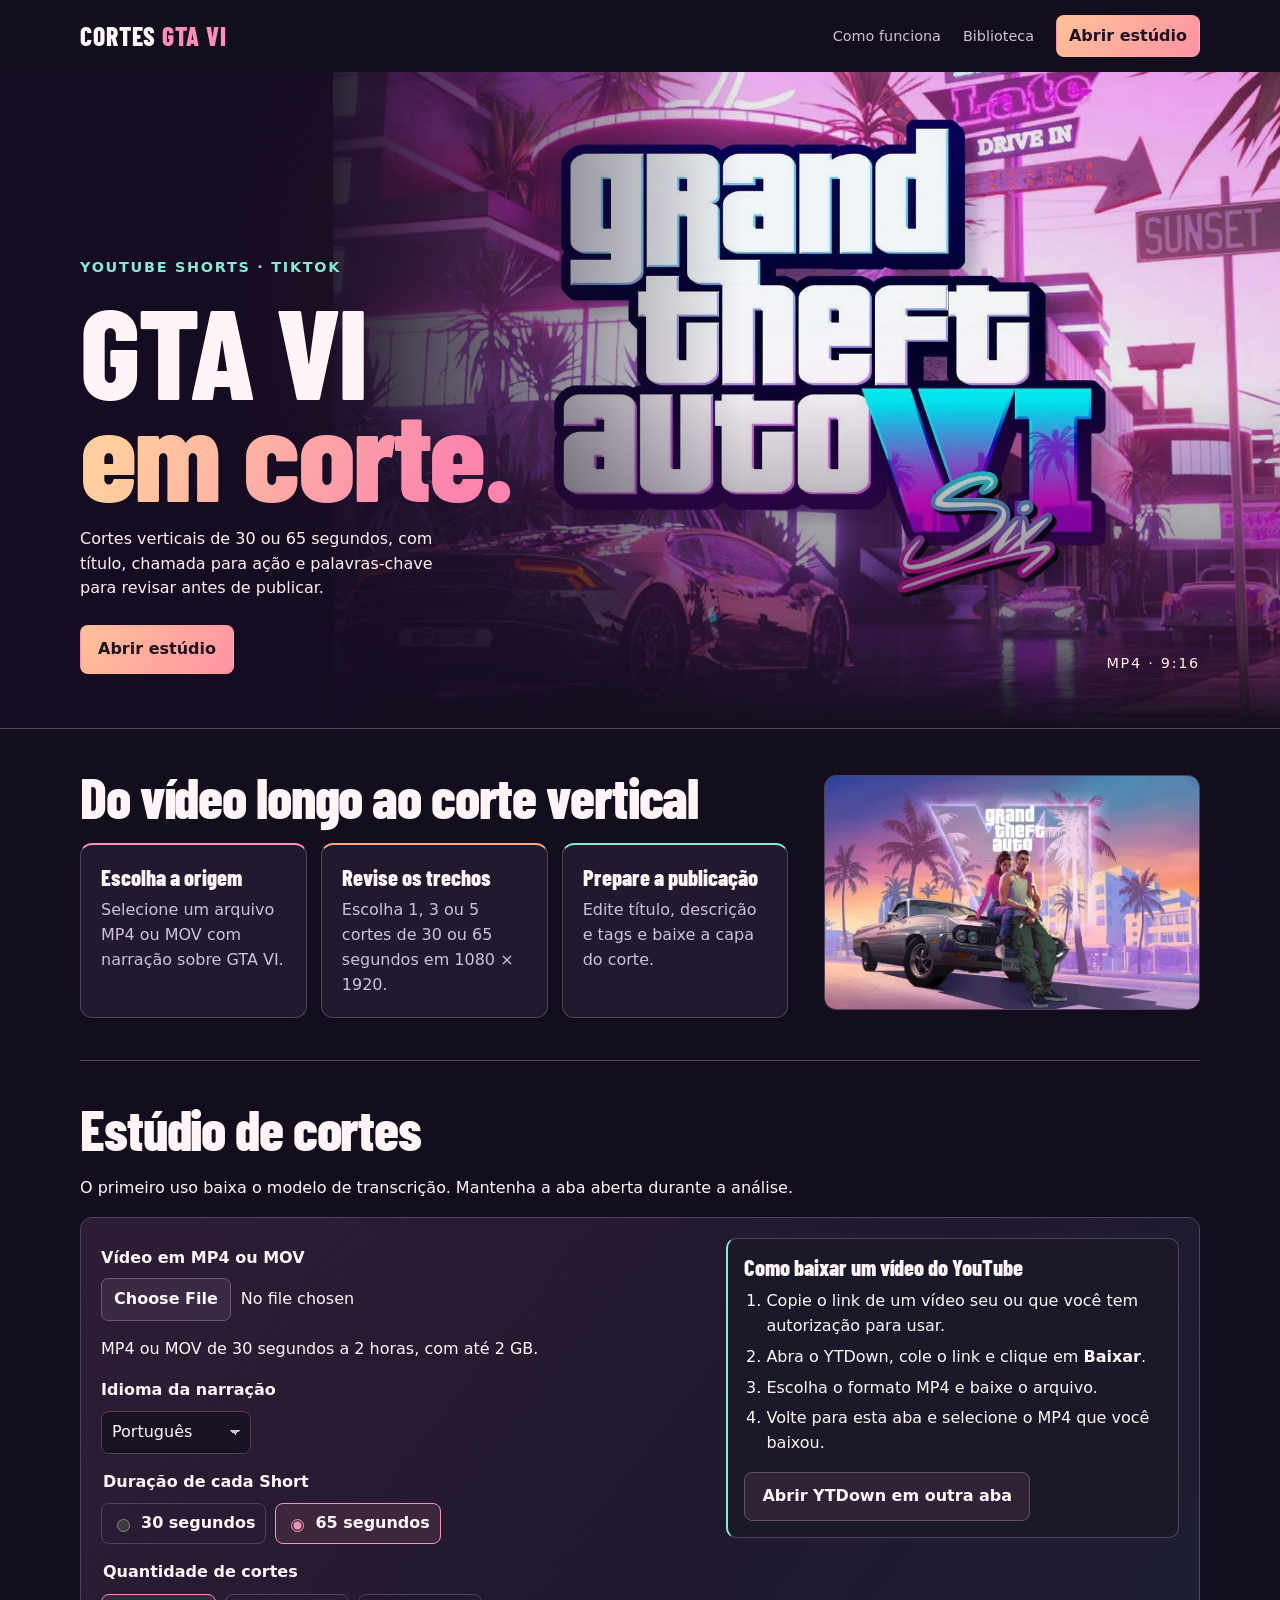
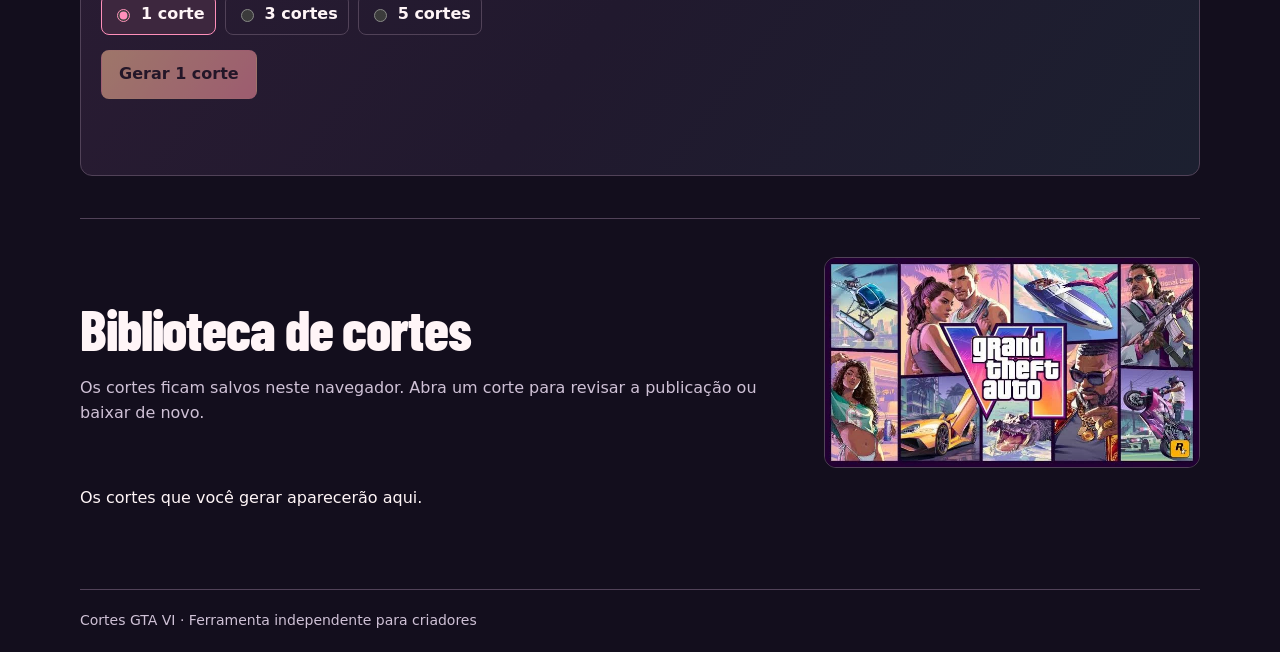
==== index.html @ e39ab7a1 "Use the three supplied GTA VI images throughout the site" ====
<!doctype html>
<html lang="pt-BR">
<head>
<meta charset="utf-8">
<meta name="viewport" content="width=device-width,initial-scale=1">
<meta name="description" content="Cortes verticais de GTA VI para Shorts e TikTok, com texto para publicar.">
<title>Cortes GTA VI — Estúdio de cortes</title>
<link rel="stylesheet" href="style.css">
<script type="module" src="app.js"></script>
</head>
<body>
<header class="wrap top">
<a class="brand" href="./">CORTES <span>GTA VI</span></a>
<nav aria-label="Navegação"><a href="#como-funciona">Como funciona</a><a href="#biblioteca">Biblioteca</a><a class="button small" href="#estudio">Abrir estúdio</a></nav>
</header>
<main>
<section class="hero" aria-labelledby="titulo">
<div class="hero-art" aria-hidden="true">
<img src="assets/vice-city-neon.webp" alt="" width="1920" height="1080" fetchpriority="high">
</div>
<div class="wrap hero-inner">
<div class="hero-content">
<p class="platforms">YouTube Shorts · TikTok</p>
<h1 class="titulo-secao" id="titulo">GTA VI<br><em>em corte.</em></h1>
<p>Cortes verticais de 30 ou 65 segundos, com título, chamada para ação e palavras-chave para revisar antes de publicar.</p>
<a class="button" href="#estudio">Abrir estúdio</a>
</div>
<p class="hero-format">MP4 · 9:16</p>
</div>
</section>
<section class="wrap steps" id="como-funciona">
<div>
<h2 class="titulo-secao">Do vídeo longo ao corte vertical</h2>
<div class="steps-grid">
<div><h3>Escolha a origem</h3><p>Selecione um arquivo MP4 ou MOV com narração sobre GTA VI.</p></div>
<div><h3>Revise os trechos</h3><p>Escolha 1, 3 ou 5 cortes de 30 ou 65 segundos em 1080 × 1920.</p></div>
<div><h3>Prepare a publicação</h3><p>Edite título, descrição e tags e baixe a capa do corte.</p></div>
</div>
</div>
<img class="arte-secao" src="assets/vice-city-personagens.webp" alt="" width="419" height="261" loading="lazy" decoding="async">
</section>
<section class="wrap studio" id="estudio">
<h2 class="titulo-secao">Estúdio de cortes</h2>
<p id="estado" role="status">O primeiro uso baixa o modelo de transcrição. Mantenha a aba aberta durante a análise.</p>
<div class="pane entrada-painel" id="editor-previa">
<div class="entrada-grid">
<div>
<label for="entrada">Vídeo em MP4 ou MOV</label>
<input id="entrada" type="file" accept=".mp4,.mov,video/mp4,video/quicktime">
<p id="arquivo" role="status">MP4 ou MOV de 30 segundos a 2 horas, com até 2 GB.</p>
<p id="video-carregado" role="status" hidden></p>
<label for="idioma-local">Idioma da narração</label>
<select id="idioma-local"><option value="pt">Português</option><option value="en">Inglês</option></select>
<fieldset class="quantidade">
<legend>Duração de cada Short</legend>
<div class="origens">
<label><input type="radio" name="duracao-corte" value="30"> 30 segundos</label>
<label><input type="radio" name="duracao-corte" value="65" checked> 65 segundos</label>
</div>
</fieldset>
<fieldset class="quantidade">
<legend>Quantidade de cortes</legend>
<div class="origens">
<label><input type="radio" name="quantidade" value="1" checked> 1 corte</label>
<label><input type="radio" name="quantidade" value="3"> 3 cortes</label>
<label><input type="radio" name="quantidade" value="5"> 5 cortes</label>
</div>
</fieldset>
<div class="acoes-locais">
<button class="button" id="gerar-local" type="button" disabled>Gerar 1 corte</button>
<button class="button secondary" id="cancelar-local" type="button" hidden>Cancelar</button>
</div>
</div>
<div class="video-origem">
<video id="video" controls playsinline preload="metadata" aria-label="Prévia do vídeo original" hidden></video>
<a class="button secondary" id="baixar-original" download hidden>Baixar vídeo original</a>
<aside class="guia-download" aria-labelledby="titulo-guia-download">
<h3 id="titulo-guia-download">Como baixar um vídeo do YouTube</h3>
<ol>
<li>Copie o link de um vídeo seu ou que você tem autorização para usar.</li>
<li>Abra o YTDown, cole o link e clique em <strong>Baixar</strong>.</li>
<li>Escolha o formato MP4 e baixe o arquivo.</li>
<li>Volte para esta aba e selecione o MP4 que você baixou.</li>
</ol>
<a class="button secondary" href="https://app.ytdown.to/pt32/" target="_blank" rel="noopener noreferrer">Abrir YTDown em outra aba</a>
</aside>
</div>
</div>
<progress id="progresso-local" aria-label="Progresso do estúdio" max="100" value="0" hidden></progress>
<p id="estado-local" role="status" aria-live="polite"></p>
</div>
</section>
<section class="wrap studio" id="biblioteca" aria-labelledby="titulo-biblioteca">
<div class="biblioteca-intro">
<div>
<h2 class="titulo-secao" id="titulo-biblioteca">Biblioteca de cortes</h2>
<p>Os cortes ficam salvos neste navegador. Abra um corte para revisar a publicação ou baixar de novo.</p>
</div>
<img class="arte-secao" src="assets/vice-city-colagem.webp" alt="" width="739" height="415" loading="lazy" decoding="async">
</div>
<p id="estado-biblioteca" role="status">Carregando a biblioteca…</p>
<ul class="lista-cortes" id="lista-cortes"></ul>
<div id="detalhes-corte" class="detalhes-grid" hidden>
<section class="pane">
<h3 id="nome-corte">Prévia</h3>
<p id="info-corte"></p>
<div class="midia-dupla">
<div>
<h4>Vídeo</h4>
<video id="video-corte" controls playsinline preload="metadata" aria-label="Vídeo do corte selecionado"></video>
</div>
<div>
<h4>Capa</h4>
<div class="capa-preview">
<img id="capa-corte" alt="Capa do corte com gancho e chamada para ação" hidden>
<p id="capa-vazia">Gere uma capa com o gancho e a chamada para ação.</p>
</div>
</div>
</div>
<div class="acoes-locais">
<a class="button" id="baixar-local" download="gta-vi-corte.mp4">Baixar MP4</a>
<a class="button secondary" id="baixar-capa" download="gta-vi-capa.jpg" hidden>Baixar capa</a>
<button class="text-button" id="excluir-corte" type="button">Excluir corte</button>
</div>
</section>
<form class="pane" id="publicacao-form">
<h3>Texto para publicar</h3>
<label for="titulo-corte">Título</label>
<input class="campo" id="titulo-corte" maxlength="100" required>
<label for="descricao-corte">Descrição</label>
<textarea id="descricao-corte" rows="4" maxlength="1000" required></textarea>
<label for="tags-corte">Tags</label>
<textarea id="tags-corte" rows="2" maxlength="400" required aria-describedby="ajuda-tags"></textarea>
<p class="campo-ajuda" id="ajuda-tags">Separe 5 ou mais tags por vírgula.</p>
<fieldset class="capa-campos">
<legend>Texto da capa</legend>
<label for="hook-corte">Gancho</label>
<input class="campo" id="hook-corte" maxlength="80" required>
<label for="cta-corte">Chamada para ação</label>
<input class="campo" id="cta-corte" maxlength="48" required>
</fieldset>
<div class="acoes-locais">
<button class="button" id="salvar-texto" type="submit">Salvar texto</button>
<button class="button secondary" id="copiar-texto" type="button">Copiar publicação</button>
<button class="button secondary" id="refazer-capa" type="button">Atualizar capa</button>
<button class="button secondary" id="usar-quadro" type="button" aria-describedby="ajuda-quadro">Usar quadro atual</button>
</div>
<p class="campo-ajuda quadro-ajuda" id="ajuda-quadro">Pause a prévia na cena que você quer usar na capa.</p>
<p id="estado-publicacao" role="status"></p>
</form>
</div>
</section>

</main>
<footer class="wrap foot">Cortes GTA VI · Ferramenta independente para criadores</footer>
</body>
</html>
---- style.css ----
@font-face {
  font-family: "Barlow Condensed";
  src: url("assets/barlow-condensed-extrabold.ttf") format("truetype");
  font-weight: 800;
  font-display: swap;
}

:root {
  color-scheme: dark;
  background: #130e1d;
  color: #fff5f7;
  font: 16px/1.55 system-ui, sans-serif;
  --muted: #cfc1d6;
  --hot: #ffa989;
  --pink: #ff8fba;
  --aqua: #88e9d6;
  --edge: #514258;
  --panel: #21192e;
  --surface: #191223;
  --display: "Barlow Condensed", "Arial Narrow", system-ui, sans-serif;
}
* { box-sizing: border-box; }
body { margin: 0; }
.wrap { width: min(1120px, calc(100% - 40px)); margin-inline: auto; }
.top { display: flex; min-height: 72px; justify-content: space-between; align-items: center; gap: 16px; padding: 12px 0; }
a { color: inherit; }
.brand { font: 800 1.6rem/.95 var(--display); letter-spacing: .035em; text-decoration: none; white-space: nowrap; }
.brand span { color: var(--pink); }
nav { display: flex; align-items: center; gap: 22px; }
nav a { font-size: .9rem; }
nav a:not(.button) { text-decoration: none; color: var(--muted); }
nav a:hover:not(.button) { color: var(--aqua); }
.button {
  display: inline-block;
  padding: 11px 17px;
  background: linear-gradient(125deg, #ffc198, #ff93a4);
  color: #211321;
  border: 1px solid transparent;
  border-radius: 8px;
  font: inherit;
  font-weight: 750;
  text-decoration: none;
  cursor: pointer;
}
.button:not(:disabled):hover { filter: brightness(1.08); }
.small { padding: 8px 12px; }
.secondary { background: #302338; color: #fff5f7; border-color: #66506a; }
:where(a, button, input, select, textarea):focus-visible {
  outline: 2px solid var(--aqua);
  outline-offset: 3px;
}
.titulo-secao {
  font-family: var(--display);
  font-weight: 800;
  letter-spacing: -.02em;
}
h2.titulo-secao { font-size: clamp(2rem, 4.8vw, 3.5rem); line-height: 1.08; margin: 0 0 16px; }
h3 { font: 800 1.4rem/1.1 var(--display); margin: 0 0 6px; }
label { display: block; margin: 8px 0; font-weight: 650; }
input, textarea, video { width: 100%; max-width: 100%; }
input, textarea { font: inherit; color: inherit; }
textarea { background: var(--surface); border: 1px solid var(--edge); padding: 10px; border-radius: 8px; margin-bottom: 10px; }
video { max-height: 320px; }
[hidden] { display: none !important; }
fieldset { border: 0; margin: 0 0 18px; padding: 0; min-width: 0; }
legend { font-weight: 750; margin-bottom: 9px; }
.origens { display: flex; gap: 9px; flex-wrap: wrap; }
.origens label { display: flex; gap: 8px; align-items: center; border: 1px solid var(--edge); border-radius: 8px; padding: 7px 10px; margin: 0; cursor: pointer; }
.origens input { width: auto; accent-color: var(--pink); }
.origens label:has(input:checked) { border-color: var(--pink); background: #3d273e; }

.hero {
  position: relative;
  isolation: isolate;
  display: grid;
  align-items: end;
  min-height: clamp(550px, 73svh, 715px);
  overflow: hidden;
  background: radial-gradient(ellipse at 73% 38%, #9e526e, transparent 70%), #201525;
  border-bottom: 1px solid var(--edge);
}
.hero-art, .hero::after { position: absolute; inset: 0; pointer-events: none; }
.hero-art { z-index: -2; left: 26%; overflow: hidden; }
.hero-art img {
  display: block;
  width: 100%;
  height: 100%;
  object-fit: cover;
  object-position: center;
  transform: translate(var(--art-x, 0), var(--art-y, 0)) scale(1.035);
  transition: transform 500ms cubic-bezier(.2,.65,.35,1);
}
.hero::after {
  content: "";
  z-index: -1;
  background: linear-gradient(90deg, #160c21 16%, #160c21e8 26%, #160c2199 38%, #160c2108 58%),
              linear-gradient(0deg, #130e1d 0%, #130e1d8c 14%, transparent 53%);
}
.hero-inner { display: grid; align-items: end; grid-template-columns: minmax(0, 1fr) auto; gap: 16px; padding: 64px 0 54px; }
.hero-content { max-width: 510px; animation: intro 550ms ease-out both; }
.platforms { margin: 0 0 20px; color: var(--aqua); font-size: .9rem; font-weight: 750; letter-spacing: .12em; text-transform: uppercase; }
.hero .titulo-secao { margin: 0; font-size: clamp(5rem, 10vw, 9.5rem); line-height: .80; }
.hero em { font-style: normal; color: #ffa599; }
@supports (background-clip: text) {
  .hero em { background: linear-gradient(110deg, #ffce9e 12%, #fa84ae 86%); background-clip: text; color: transparent; }
}
.hero-content p:not(.platforms) { max-width: 360px; margin: 24px 0; color: #fff0f4; }
.hero-format { margin: 0; color: #fff1e8; font-size: .9rem; letter-spacing: .12em; }
.steps, .studio { border-top: 1px solid var(--edge); padding: 38px 0 42px; scroll-margin-top: 14px; }
.steps, .biblioteca-intro {
  display: grid;
  grid-template-columns: minmax(0, 1fr) minmax(0, .53fr);
  align-items: center;
  gap: clamp(18px, 3vw, 36px);
}
.steps { border-top: 0; }
.biblioteca-intro { margin-bottom: 18px; }
.biblioteca-intro p { margin: 0; color: var(--muted); }
.arte-secao { display: block; width: 100%; height: auto; border: 1px solid var(--edge); border-radius: 12px; }
.steps-grid { display: grid; grid-template-columns: repeat(3, minmax(0, 1fr)); gap: 14px; }
.pane, .steps-grid > div { padding: 20px; border: 1px solid var(--edge); background: var(--panel); border-radius: 12px; }
.steps-grid > div { border-top: 2px solid var(--pink); }
.steps-grid > div:nth-child(2) { border-top-color: var(--hot); }
.steps-grid > div:nth-child(3) { border-top-color: var(--aqua); }
.steps-grid p { margin: 8px 0 0; color: var(--muted); }
.entrada-painel { background: linear-gradient(128deg, #2d1d35 0%, var(--panel) 54%, #1c2030 100%); }
#entrada::file-selector-button {
  background: #3a2a43;
  color: #fff5f7;
  border: 1px solid #725577;
  border-radius: 7px;
  font: inherit;
  font-weight: 650;
  padding: 8px 12px;
  margin-right: 10px;
  cursor: pointer;
}
.foot { border-top: 1px solid var(--edge); padding: 20px 0; color: var(--muted); font-size: .875rem; }
@keyframes intro {
  from { opacity: 0; transform: translateY(14px); }
  to { opacity: 1; transform: translateY(0); }
}
@media (max-width: 900px) {
  .steps, .biblioteca-intro { grid-template-columns: minmax(0, 1fr); }
  .arte-secao { max-width: 419px; }
}
@media (max-width: 690px) {
  .wrap { width: calc(100% - 32px); }
  .top { min-height: 62px; }
  nav a:not(.button) { display: none; }
  .hero { min-height: 0; background: #130e1d; }
  .hero-art, .hero::after { inset: 0 0 auto; aspect-ratio: 16 / 9; }
  .hero-art img { transform: none; }
  .hero::after { background: linear-gradient(0deg, #130e1d, transparent 28%); }
  .hero-inner { grid-template-columns: minmax(0, 1fr); gap: 16px; padding: calc(56.25vw - 10px) 0 28px; }
  .hero .titulo-secao { font-size: clamp(4.1rem, 17vw, 6.75rem); }
  .hero-content p:not(.platforms) { margin: 17px 0 21px; }
  .steps-grid { grid-template-columns: minmax(0, 1fr); }
}
@media (prefers-reduced-motion: reduce) {
  .hero-art img, .hero-content { animation: none; transition: none; transform: none; }
}
.acoes-locais { display: flex; align-items: center; flex-wrap: wrap; gap: 10px; margin-top: 15px; }
.button:disabled { opacity: .55; cursor: default; }
#progresso-local { display: block; width: 100%; margin-top: 14px; accent-color: var(--hot); }
#estado-local { min-height: 1.5em; }
#idioma-local {
  appearance: none; max-width: 100%; min-width: 150px; padding: 8px 32px 8px 10px;
  border-radius: 8px; border: 1px solid var(--edge); color: inherit; font: inherit;
  background: linear-gradient(45deg, transparent 50%, var(--muted) 50%) right 15px center/5px 5px no-repeat,
              linear-gradient(135deg, var(--muted) 50%, transparent 50%) right 10px center/5px 5px no-repeat, var(--surface);
}
#idioma-local:focus-visible { outline: 2px solid #ffcdb2; outline-offset: 4px; }
.quantidade { margin: 16px 0 0; }
.quadro-ajuda { margin-top: 10px; color: var(--muted); }

.entrada-grid {
  display: grid;
  grid-template-columns: minmax(0, 1fr) minmax(0, .75fr);
  align-items: start;
  gap: 22px;
}
.video-origem video { display: block; border-radius: 10px; background: #100d18; }
#baixar-original { margin-top: 10px; }
.guia-download { padding: 16px; border: 1px solid var(--edge); border-left: 2px solid var(--aqua); border-radius: 10px; background: #1a1929; }
.guia-download ol { padding-left: 22px; margin: 10px 0 16px; }
.guia-download li + li { margin-top: 6px; }
#baixar-original:not([hidden]) + .guia-download { margin-top: 16px; }
.campo {
  width: 100%;
  padding: 10px 12px;
  border: 1px solid var(--edge);
  border-radius: 8px;
  background: var(--surface);
}
.lista-cortes {
  list-style: none;
  display: grid;
  grid-template-columns: repeat(auto-fill, minmax(min(100%, 220px), 1fr));
  gap: 10px;
  padding: 0;
  margin: 14px 0 20px;
}
.lista-cortes button {
  display: grid;
  gap: 5px;
  width: 100%;
  height: 100%;
  border-radius: 10px;
  border: 1px solid var(--edge);
  background: var(--panel);
  color: inherit;
  padding: 12px 14px;
  font: inherit;
  text-align: left;
  cursor: pointer;
}
.lista-cortes strong { white-space: normal; overflow-wrap: anywhere; }
.lista-cortes small { color: var(--muted); font-size: .85rem; }
.lista-cortes button[aria-pressed="true"] { border-color: var(--pink); background: #38273d; }
.detalhes-grid {
  display: grid;
  grid-template-columns: minmax(0, .85fr) minmax(0, 1.15fr);
  gap: 14px;
  align-items: start;
}
.midia-dupla { display: grid; grid-template-columns: repeat(2, minmax(0, 1fr)); gap: 10px; }
.midia-dupla h4 { margin: 0 0 5px; font-size: .9rem; color: var(--muted); }
#video-corte, .capa-preview {
  display: block;
  width: 100%;
  aspect-ratio: 9 / 16;
  max-height: 350px;
  border-radius: 8px;
  background: #110e18;
  border: 1px solid var(--edge);
  object-fit: contain;
}
.capa-preview { display: grid; place-items: center; overflow: hidden; }
.capa-preview img { display: block; width: 100%; height: 100%; object-fit: contain; }
.capa-preview p { padding: 7px; text-align: center; font-size: .85rem; }
.campo-ajuda { margin: 0 0 12px; font-size: .85rem; }
.capa-campos { margin-top: 16px; padding-top: 8px; border-top: 1px solid var(--edge); }
.capa-campos legend { padding-right: 8px; }
.text-button {
  border: 0;
  background: transparent;
  padding: 8px 0;
  color: var(--muted);
  font: inherit;
  cursor: pointer;
  text-decoration: underline;
}
#estado-publicacao, #video-carregado { overflow-wrap: anywhere; }
@media (max-width: 690px) {
  .entrada-grid, .detalhes-grid { grid-template-columns: minmax(0, 1fr); }
}
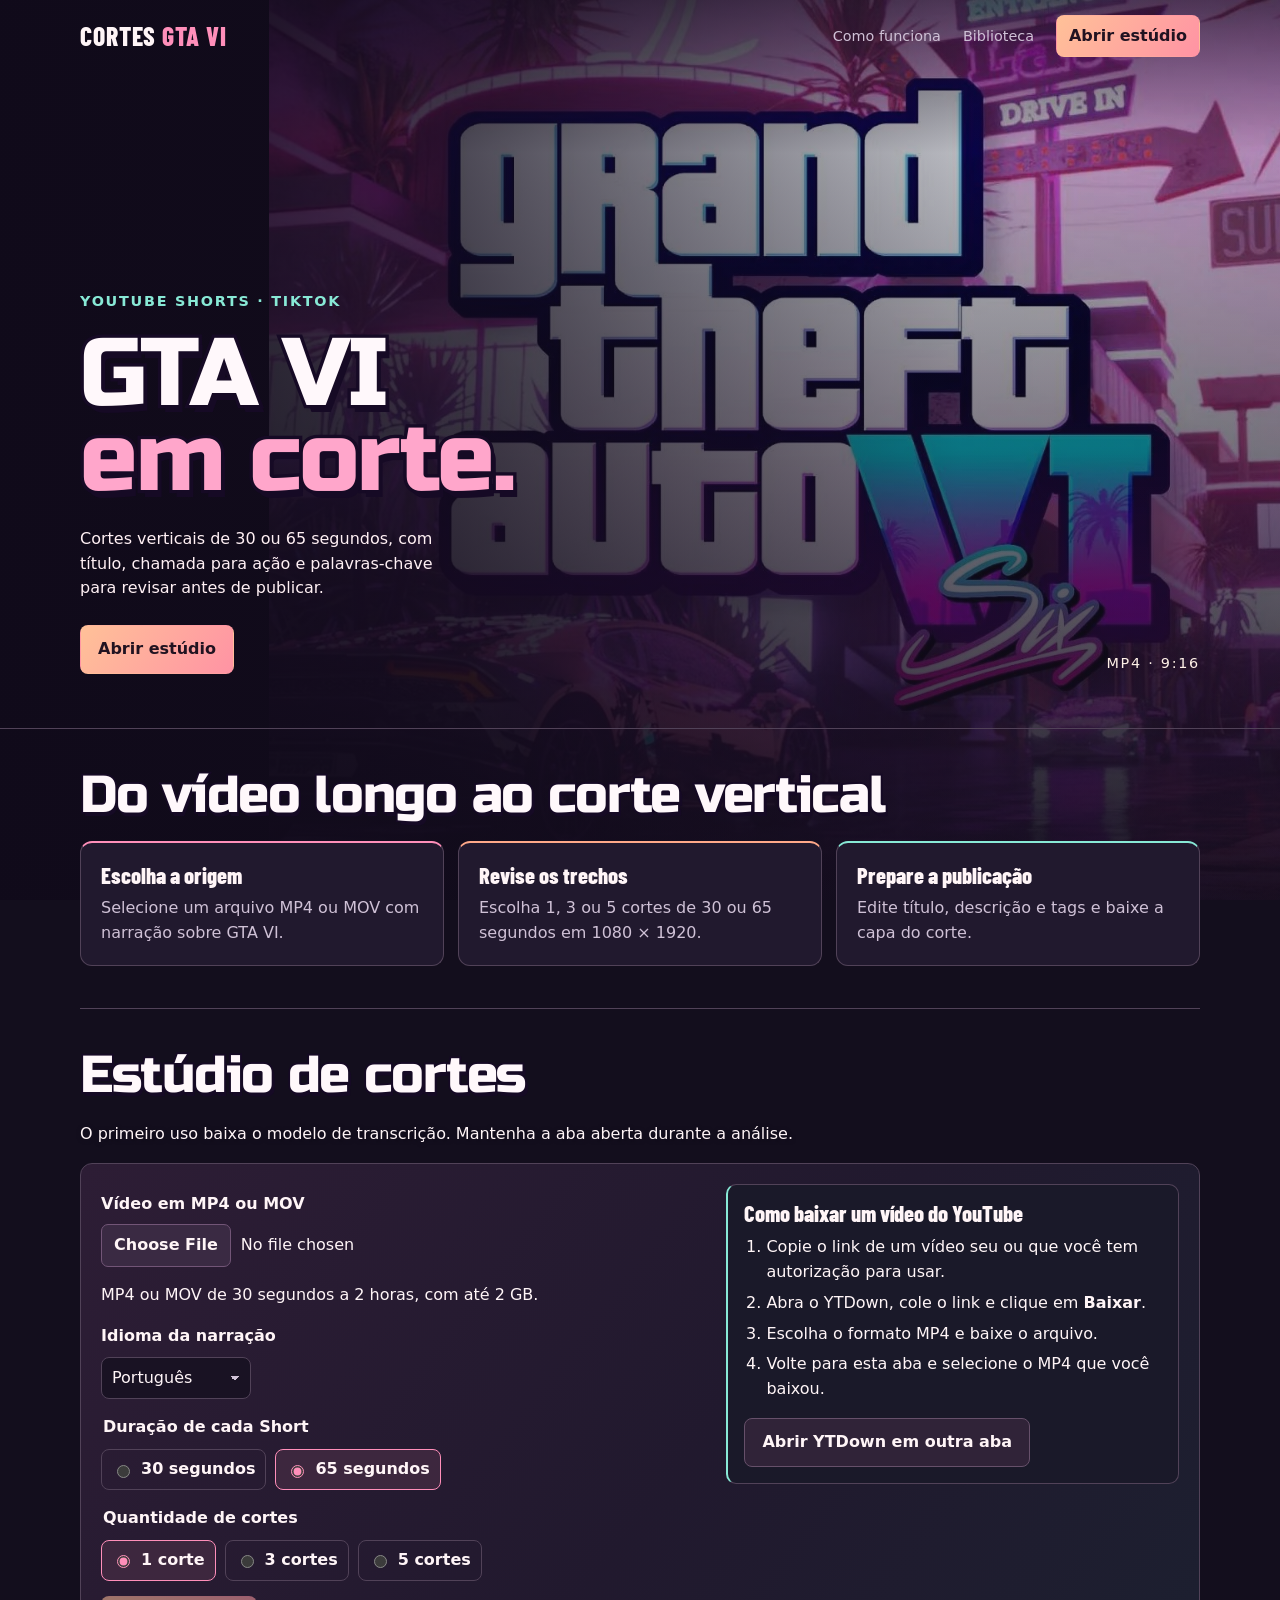
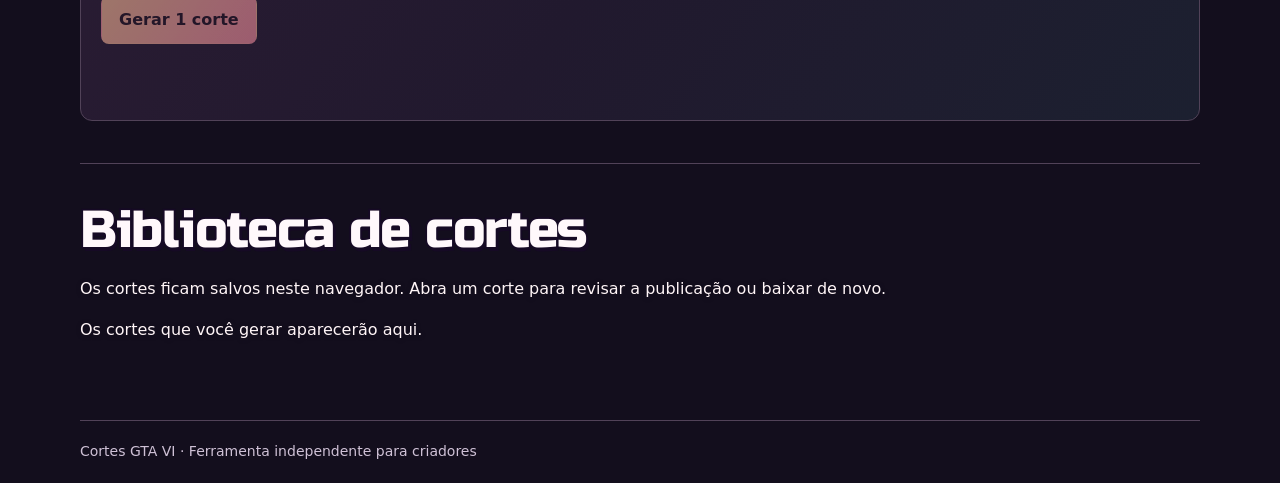
==== commit 48288e64: "Switch Vice City backgrounds on scroll and style main headings" ====
--- a/index.html
+++ b/index.html
@@ -9,15 +9,17 @@
 <script type="module" src="app.js"></script>
 </head>
 <body>
+<div class="fundo-pagina" data-cena="neon" aria-hidden="true">
+<img data-fundo="neon" src="assets/vice-city-neon.webp" alt="" width="1920" height="1080" fetchpriority="high">
+<img data-fundo="personagens" src="assets/vice-city-personagens.webp" alt="" width="419" height="261" decoding="async">
+<img data-fundo="colagem" src="assets/vice-city-colagem.webp" alt="" width="739" height="415" decoding="async">
+</div>
 <header class="wrap top">
 <a class="brand" href="./">CORTES <span>GTA VI</span></a>
 <nav aria-label="Navegação"><a href="#como-funciona">Como funciona</a><a href="#biblioteca">Biblioteca</a><a class="button small" href="#estudio">Abrir estúdio</a></nav>
 </header>
 <main>
 <section class="hero" aria-labelledby="titulo">
-<div class="hero-art" aria-hidden="true">
-<img src="assets/vice-city-neon.webp" alt="" width="1920" height="1080" fetchpriority="high">
-</div>
 <div class="wrap hero-inner">
 <div class="hero-content">
 <p class="platforms">YouTube Shorts · TikTok</p>
@@ -29,15 +31,12 @@
 </div>
 </section>
 <section class="wrap steps" id="como-funciona">
-<div>
 <h2 class="titulo-secao">Do vídeo longo ao corte vertical</h2>
 <div class="steps-grid">
 <div><h3>Escolha a origem</h3><p>Selecione um arquivo MP4 ou MOV com narração sobre GTA VI.</p></div>
 <div><h3>Revise os trechos</h3><p>Escolha 1, 3 ou 5 cortes de 30 ou 65 segundos em 1080 × 1920.</p></div>
 <div><h3>Prepare a publicação</h3><p>Edite título, descrição e tags e baixe a capa do corte.</p></div>
 </div>
-</div>
-<img class="arte-secao" src="assets/vice-city-personagens.webp" alt="" width="419" height="261" loading="lazy" decoding="async">
 </section>
 <section class="wrap studio" id="estudio">
 <h2 class="titulo-secao">Estúdio de cortes</h2>
@@ -91,13 +90,8 @@
 </div>
 </section>
 <section class="wrap studio" id="biblioteca" aria-labelledby="titulo-biblioteca">
-<div class="biblioteca-intro">
-<div>
 <h2 class="titulo-secao" id="titulo-biblioteca">Biblioteca de cortes</h2>
 <p>Os cortes ficam salvos neste navegador. Abra um corte para revisar a publicação ou baixar de novo.</p>
-</div>
-<img class="arte-secao" src="assets/vice-city-colagem.webp" alt="" width="739" height="415" loading="lazy" decoding="async">
-</div>
 <p id="estado-biblioteca" role="status">Carregando a biblioteca…</p>
 <ul class="lista-cortes" id="lista-cortes"></ul>
 <div id="detalhes-corte" class="detalhes-grid" hidden>
--- a/style.css
+++ b/style.css
@@ -2,6 +2,12 @@
   font-family: "Barlow Condensed";
   src: url("assets/barlow-condensed-extrabold.ttf") format("truetype");
   font-weight: 800;
+  font-display: swap;
+}
+@font-face {
+  font-family: "Russo One";
+  src: url("assets/russo-one.ttf") format("truetype");
+  font-weight: 400;
   font-display: swap;
 }
 
@@ -20,7 +26,30 @@
   --display: "Barlow Condensed", "Arial Narrow", system-ui, sans-serif;
 }
 * { box-sizing: border-box; }
-body { margin: 0; }
+body { margin: 0; isolation: isolate; }
+.fundo-pagina {
+  position: fixed;
+  inset: 0;
+  z-index: -1;
+  pointer-events: none;
+  background: #130e1d;
+}
+.fundo-pagina img, .fundo-pagina::after { position: absolute; inset: 0; width: 100%; height: 100%; }
+.fundo-pagina img {
+  object-fit: cover;
+  object-position: center;
+  opacity: 0;
+  transition: opacity 480ms ease;
+}
+.fundo-pagina [data-fundo="neon"] { left: 21%; width: 79%; }
+.fundo-pagina[data-cena="neon"] [data-fundo="neon"],
+.fundo-pagina[data-cena="personagens"] [data-fundo="personagens"],
+.fundo-pagina[data-cena="colagem"] [data-fundo="colagem"] { opacity: 1; }
+.fundo-pagina::after {
+  content: "";
+  background: linear-gradient(90deg, #100a1af5, #100a1ab8 36%, #100a1a3b 75%),
+              linear-gradient(0deg, #130e1df5, #130e1d10 83%, #130e1da8);
+}
 .wrap { width: min(1120px, calc(100% - 40px)); margin-inline: auto; }
 .top { display: flex; min-height: 72px; justify-content: space-between; align-items: center; gap: 16px; padding: 12px 0; }
 a { color: inherit; }
@@ -50,11 +79,15 @@
   outline-offset: 3px;
 }
 .titulo-secao {
-  font-family: var(--display);
-  font-weight: 800;
-  letter-spacing: -.02em;
-}
-h2.titulo-secao { font-size: clamp(2rem, 4.8vw, 3.5rem); line-height: 1.08; margin: 0 0 16px; }
+  font-family: "Russo One", system-ui, sans-serif;
+  font-weight: 400;
+  letter-spacing: -.025em;
+  color: #fff8fb;
+  paint-order: stroke fill;
+  -webkit-text-stroke: .07em #160a25;
+  text-shadow: .045em .07em #160a25;
+}
+h2.titulo-secao { font-size: clamp(1.85rem, 4.8vw, 3.25rem); line-height: 1.12; margin: 0 0 16px; }
 h3 { font: 800 1.4rem/1.1 var(--display); margin: 0 0 6px; }
 label { display: block; margin: 8px 0; font-weight: 650; }
 input, textarea, video { width: 100%; max-width: 100%; }
@@ -70,53 +103,21 @@
 .origens label:has(input:checked) { border-color: var(--pink); background: #3d273e; }
 
 .hero {
-  position: relative;
-  isolation: isolate;
   display: grid;
   align-items: end;
   min-height: clamp(550px, 73svh, 715px);
-  overflow: hidden;
-  background: radial-gradient(ellipse at 73% 38%, #9e526e, transparent 70%), #201525;
   border-bottom: 1px solid var(--edge);
-}
-.hero-art, .hero::after { position: absolute; inset: 0; pointer-events: none; }
-.hero-art { z-index: -2; left: 26%; overflow: hidden; }
-.hero-art img {
-  display: block;
-  width: 100%;
-  height: 100%;
-  object-fit: cover;
-  object-position: center;
-  transform: translate(var(--art-x, 0), var(--art-y, 0)) scale(1.035);
-  transition: transform 500ms cubic-bezier(.2,.65,.35,1);
-}
-.hero::after {
-  content: "";
-  z-index: -1;
-  background: linear-gradient(90deg, #160c21 16%, #160c21e8 26%, #160c2199 38%, #160c2108 58%),
-              linear-gradient(0deg, #130e1d 0%, #130e1d8c 14%, transparent 53%);
 }
 .hero-inner { display: grid; align-items: end; grid-template-columns: minmax(0, 1fr) auto; gap: 16px; padding: 64px 0 54px; }
 .hero-content { max-width: 510px; animation: intro 550ms ease-out both; }
 .platforms { margin: 0 0 20px; color: var(--aqua); font-size: .9rem; font-weight: 750; letter-spacing: .12em; text-transform: uppercase; }
-.hero .titulo-secao { margin: 0; font-size: clamp(5rem, 10vw, 9.5rem); line-height: .80; }
-.hero em { font-style: normal; color: #ffa599; }
-@supports (background-clip: text) {
-  .hero em { background: linear-gradient(110deg, #ffce9e 12%, #fa84ae 86%); background-clip: text; color: transparent; }
-}
+.hero .titulo-secao { margin: 0; font-size: clamp(4.4rem, 7.5vw, 7.25rem); line-height: .89; }
+.hero em { font-style: normal; color: #ffa6cb; }
 .hero-content p:not(.platforms) { max-width: 360px; margin: 24px 0; color: #fff0f4; }
 .hero-format { margin: 0; color: #fff1e8; font-size: .9rem; letter-spacing: .12em; }
 .steps, .studio { border-top: 1px solid var(--edge); padding: 38px 0 42px; scroll-margin-top: 14px; }
-.steps, .biblioteca-intro {
-  display: grid;
-  grid-template-columns: minmax(0, 1fr) minmax(0, .53fr);
-  align-items: center;
-  gap: clamp(18px, 3vw, 36px);
-}
 .steps { border-top: 0; }
-.biblioteca-intro { margin-bottom: 18px; }
-.biblioteca-intro p { margin: 0; color: var(--muted); }
-.arte-secao { display: block; width: 100%; height: auto; border: 1px solid var(--edge); border-radius: 12px; }
+.studio > p { text-shadow: 0 1px 4px #130e1d; }
 .steps-grid { display: grid; grid-template-columns: repeat(3, minmax(0, 1fr)); gap: 14px; }
 .pane, .steps-grid > div { padding: 20px; border: 1px solid var(--edge); background: var(--panel); border-radius: 12px; }
 .steps-grid > div { border-top: 2px solid var(--pink); }
@@ -140,25 +141,24 @@
   from { opacity: 0; transform: translateY(14px); }
   to { opacity: 1; transform: translateY(0); }
 }
-@media (max-width: 900px) {
-  .steps, .biblioteca-intro { grid-template-columns: minmax(0, 1fr); }
-  .arte-secao { max-width: 419px; }
-}
 @media (max-width: 690px) {
   .wrap { width: calc(100% - 32px); }
   .top { min-height: 62px; }
   nav a:not(.button) { display: none; }
-  .hero { min-height: 0; background: #130e1d; }
-  .hero-art, .hero::after { inset: 0 0 auto; aspect-ratio: 16 / 9; }
-  .hero-art img { transform: none; }
-  .hero::after { background: linear-gradient(0deg, #130e1d, transparent 28%); }
+  .hero { min-height: 0; }
+  .fundo-pagina [data-fundo="neon"] { left: 0; width: 100%; object-fit: contain; object-position: center 62px; }
+  .fundo-pagina::after { background: linear-gradient(90deg, #130e1dbf, #130e1d55), linear-gradient(0deg, #130e1d 0%, #130e1dbf 45%, transparent 84%); }
+  .fundo-pagina[data-cena="neon"]::after {
+    background: linear-gradient(0deg, #130e1d 0%, #130e1d 12%, transparent 36%) 0 62px / 100% 56.25vw no-repeat,
+                linear-gradient(#130e1d, #130e1d) 0 0 / 100% 62px no-repeat;
+  }
   .hero-inner { grid-template-columns: minmax(0, 1fr); gap: 16px; padding: calc(56.25vw - 10px) 0 28px; }
-  .hero .titulo-secao { font-size: clamp(4.1rem, 17vw, 6.75rem); }
+  .hero .titulo-secao { font-size: clamp(2.8rem, 13vw, 5.6rem); }
   .hero-content p:not(.platforms) { margin: 17px 0 21px; }
   .steps-grid { grid-template-columns: minmax(0, 1fr); }
 }
 @media (prefers-reduced-motion: reduce) {
-  .hero-art img, .hero-content { animation: none; transition: none; transform: none; }
+  .fundo-pagina img, .hero-content { animation: none; transition: none; }
 }
 .acoes-locais { display: flex; align-items: center; flex-wrap: wrap; gap: 10px; margin-top: 15px; }
 .button:disabled { opacity: .55; cursor: default; }
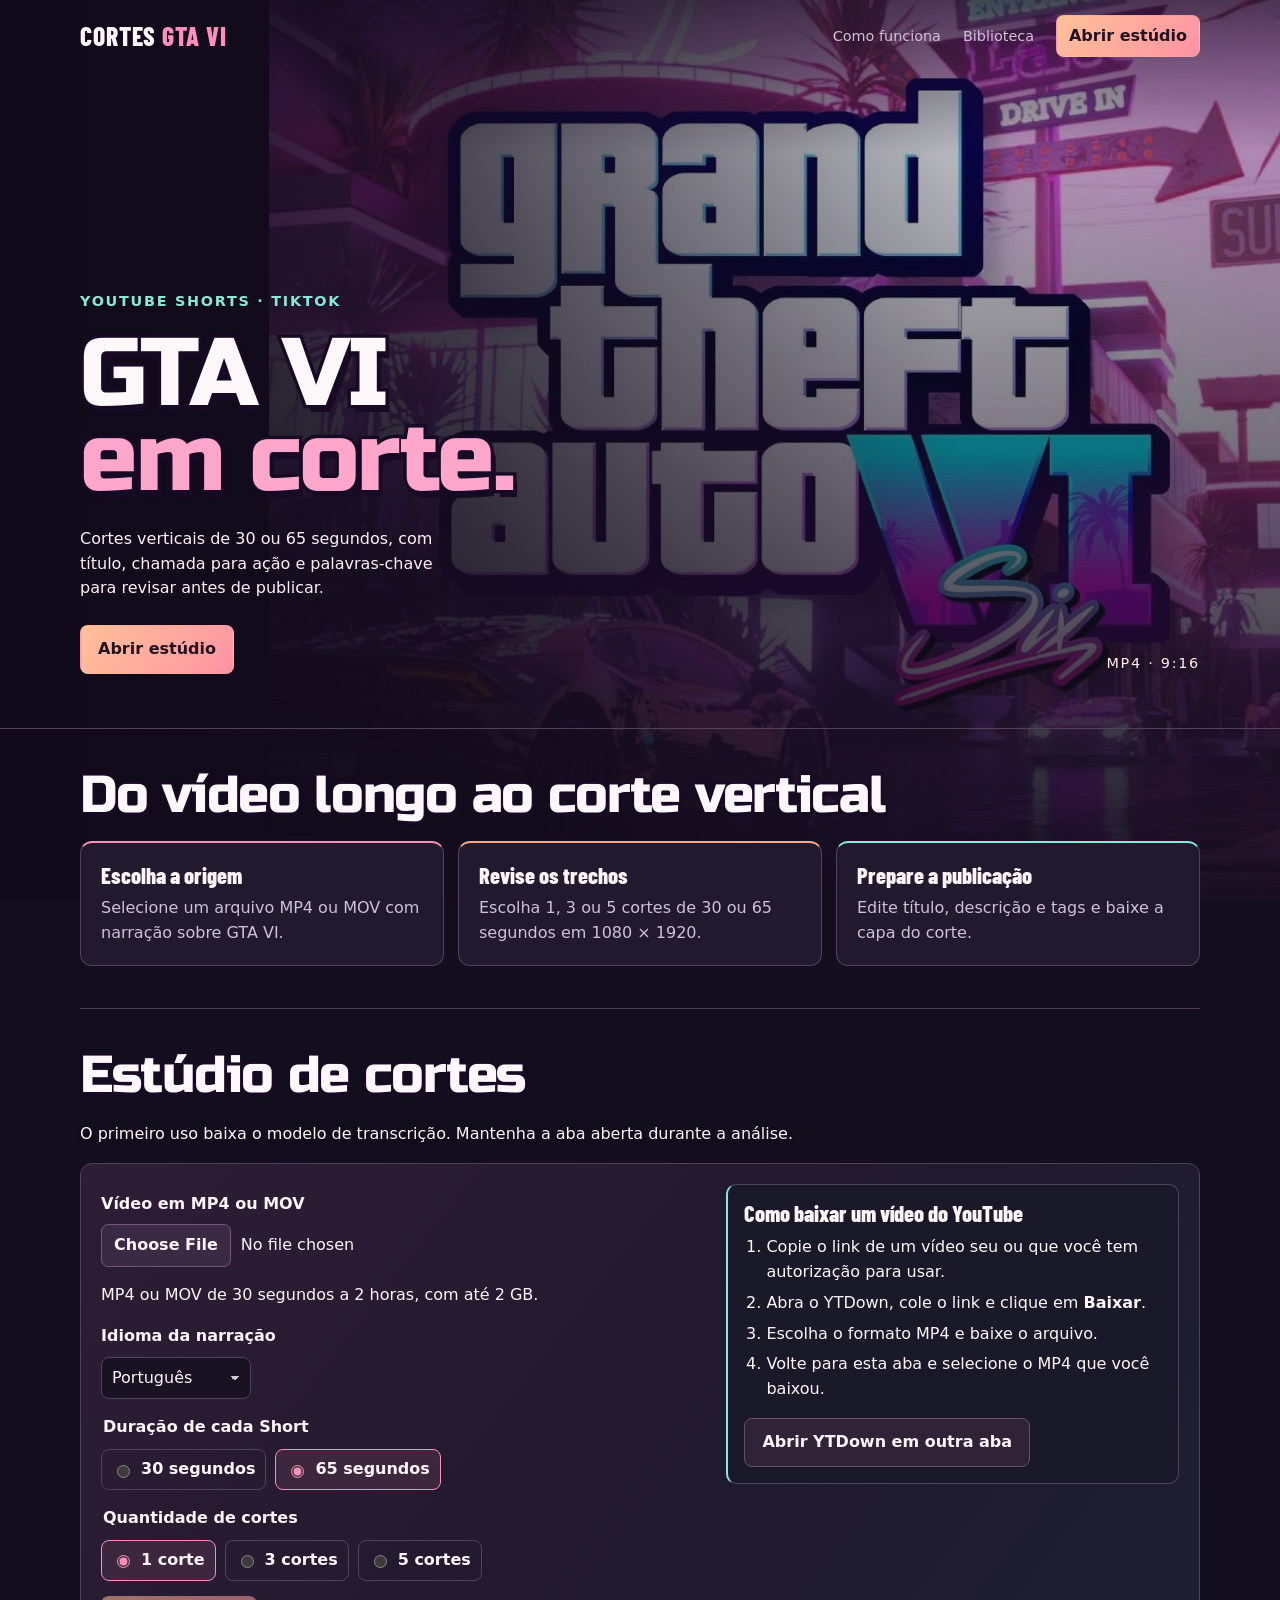
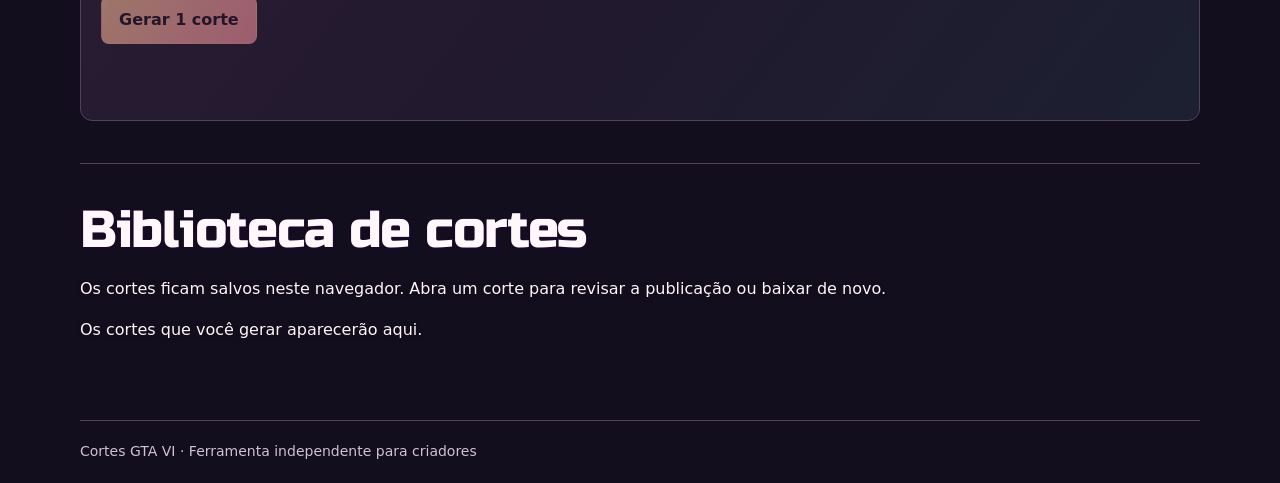
==== commit 1d17b9c0: "Improve fidelity and resolution of the rotating backgrounds" ====
--- a/index.html
+++ b/index.html
@@ -12,7 +12,7 @@
 <div class="fundo-pagina" data-cena="neon" aria-hidden="true">
 <img data-fundo="neon" src="assets/vice-city-neon.webp" alt="" width="1920" height="1080" fetchpriority="high">
 <img data-fundo="personagens" src="assets/vice-city-personagens.webp" alt="" width="419" height="261" decoding="async">
-<img data-fundo="colagem" src="assets/vice-city-colagem.webp" alt="" width="739" height="415" decoding="async">
+<img data-fundo="colagem" src="assets/vice-city-colagem.webp" alt="" width="2560" height="1080" decoding="async">
 </div>
 <header class="wrap top">
 <a class="brand" href="./">CORTES <span>GTA VI</span></a>
--- a/style.css
+++ b/style.css
@@ -147,6 +147,7 @@
   nav a:not(.button) { display: none; }
   .hero { min-height: 0; }
   .fundo-pagina [data-fundo="neon"] { left: 0; width: 100%; object-fit: contain; object-position: center 62px; }
+  .fundo-pagina [data-fundo="personagens"] { object-fit: contain; object-position: center 35%; }
   .fundo-pagina::after { background: linear-gradient(90deg, #130e1dbf, #130e1d55), linear-gradient(0deg, #130e1d 0%, #130e1dbf 45%, transparent 84%); }
   .fundo-pagina[data-cena="neon"]::after {
     background: linear-gradient(0deg, #130e1d 0%, #130e1d 12%, transparent 36%) 0 62px / 100% 56.25vw no-repeat,
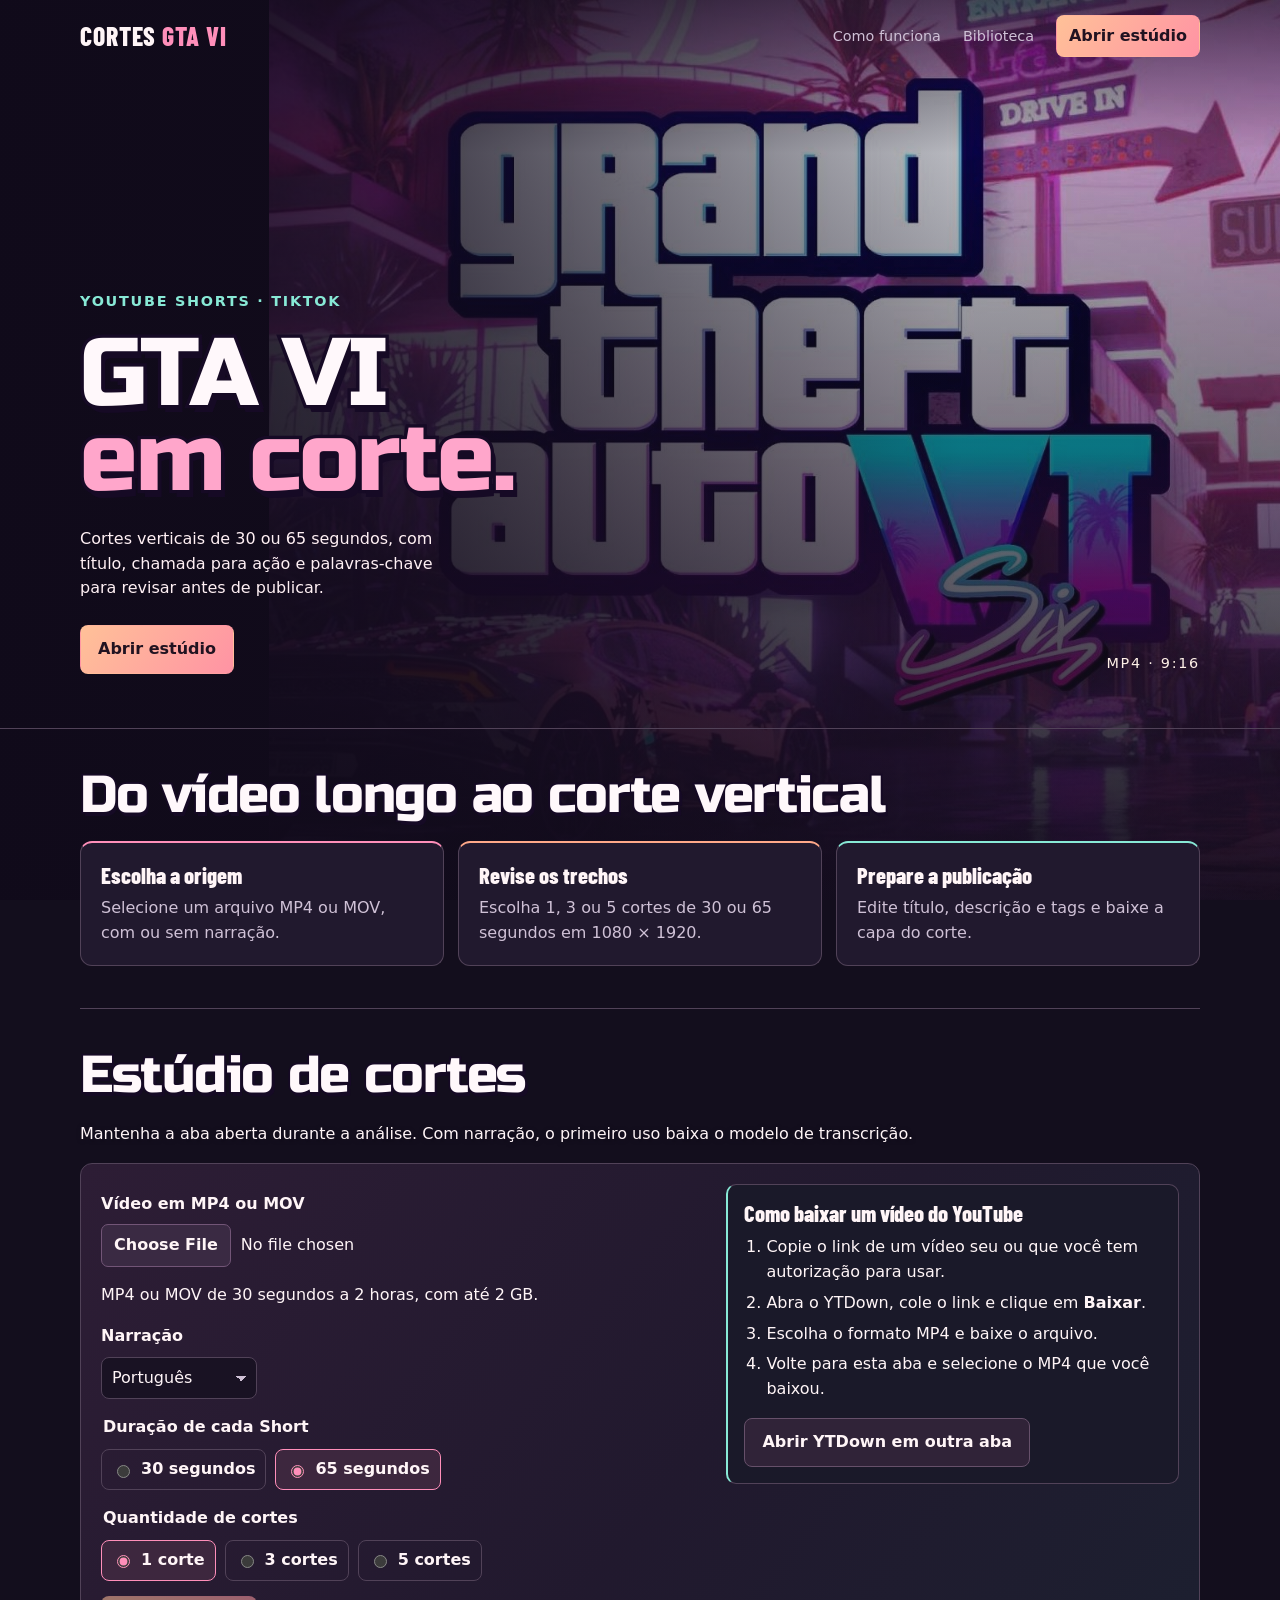
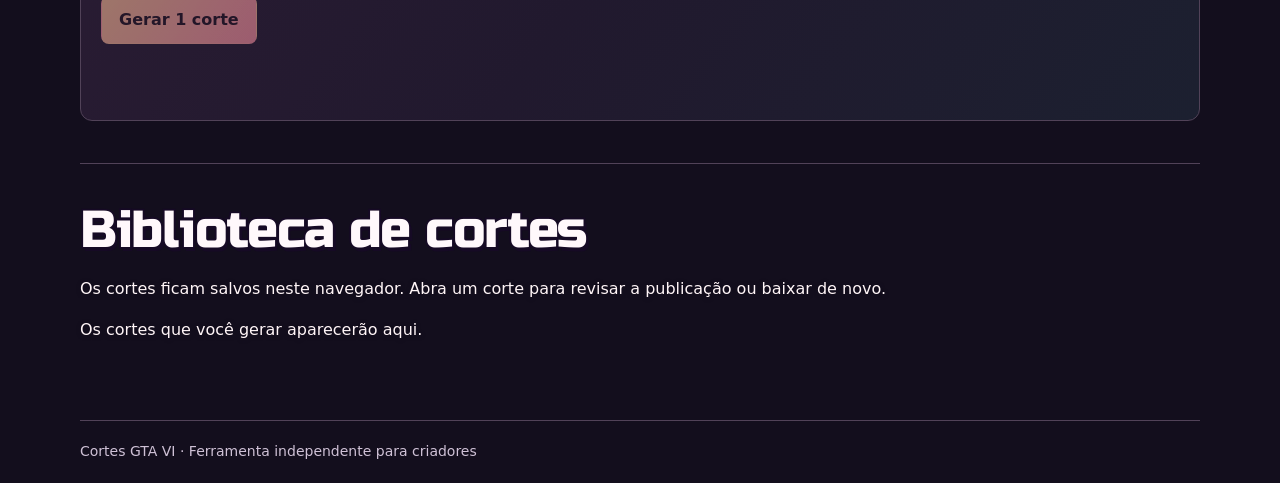
==== commit 7d613e33: "Generate Shorts from footage without narration" ====
--- a/index.html
+++ b/index.html
@@ -33,14 +33,14 @@
 <section class="wrap steps" id="como-funciona">
 <h2 class="titulo-secao">Do vídeo longo ao corte vertical</h2>
 <div class="steps-grid">
-<div><h3>Escolha a origem</h3><p>Selecione um arquivo MP4 ou MOV com narração sobre GTA VI.</p></div>
+<div><h3>Escolha a origem</h3><p>Selecione um arquivo MP4 ou MOV, com ou sem narração.</p></div>
 <div><h3>Revise os trechos</h3><p>Escolha 1, 3 ou 5 cortes de 30 ou 65 segundos em 1080 × 1920.</p></div>
 <div><h3>Prepare a publicação</h3><p>Edite título, descrição e tags e baixe a capa do corte.</p></div>
 </div>
 </section>
 <section class="wrap studio" id="estudio">
 <h2 class="titulo-secao">Estúdio de cortes</h2>
-<p id="estado" role="status">O primeiro uso baixa o modelo de transcrição. Mantenha a aba aberta durante a análise.</p>
+<p id="estado" role="status">Mantenha a aba aberta durante a análise. Com narração, o primeiro uso baixa o modelo de transcrição.</p>
 <div class="pane entrada-painel" id="editor-previa">
 <div class="entrada-grid">
 <div>
@@ -48,8 +48,8 @@
 <input id="entrada" type="file" accept=".mp4,.mov,video/mp4,video/quicktime">
 <p id="arquivo" role="status">MP4 ou MOV de 30 segundos a 2 horas, com até 2 GB.</p>
 <p id="video-carregado" role="status" hidden></p>
-<label for="idioma-local">Idioma da narração</label>
-<select id="idioma-local"><option value="pt">Português</option><option value="en">Inglês</option></select>
+<label for="idioma-local">Narração</label>
+<select id="idioma-local"><option value="pt">Português</option><option value="en">Inglês</option><option value="visual">Sem narração</option></select>
 <fieldset class="quantidade">
 <legend>Duração de cada Short</legend>
 <div class="origens">
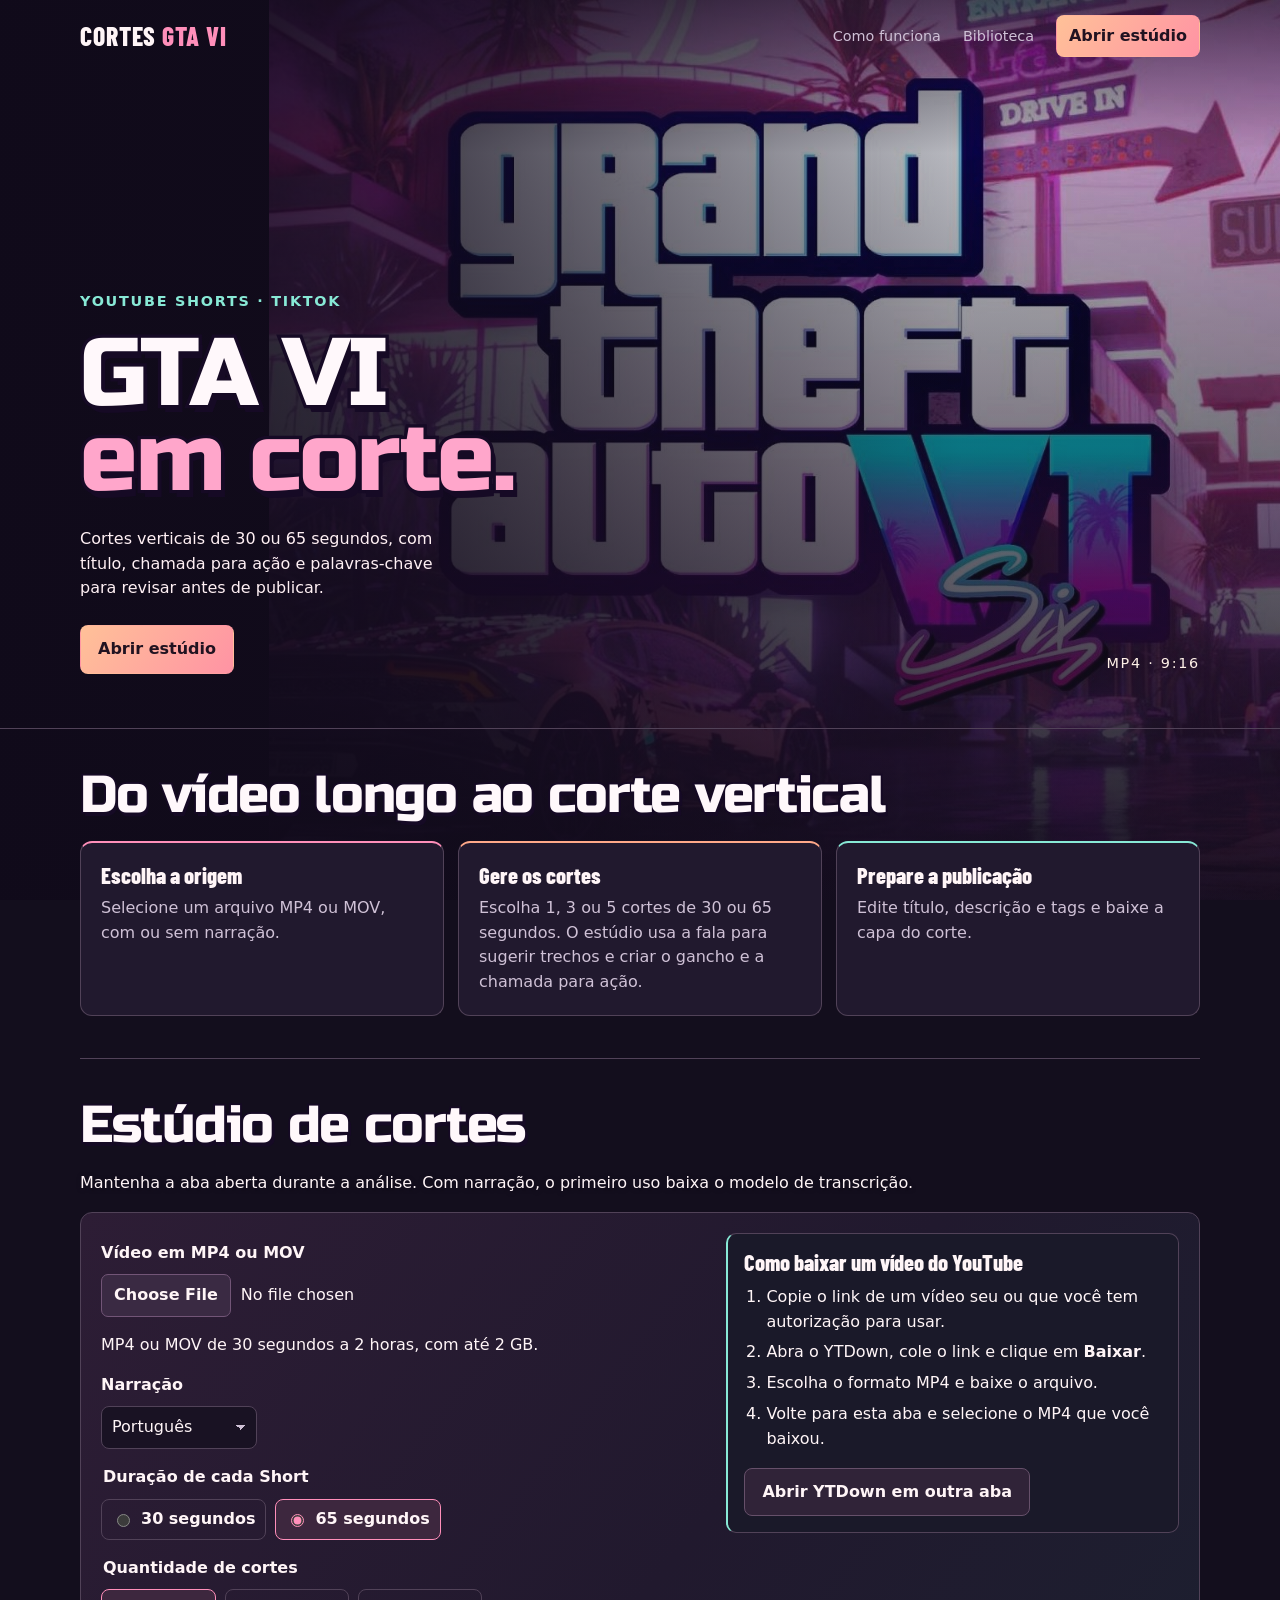
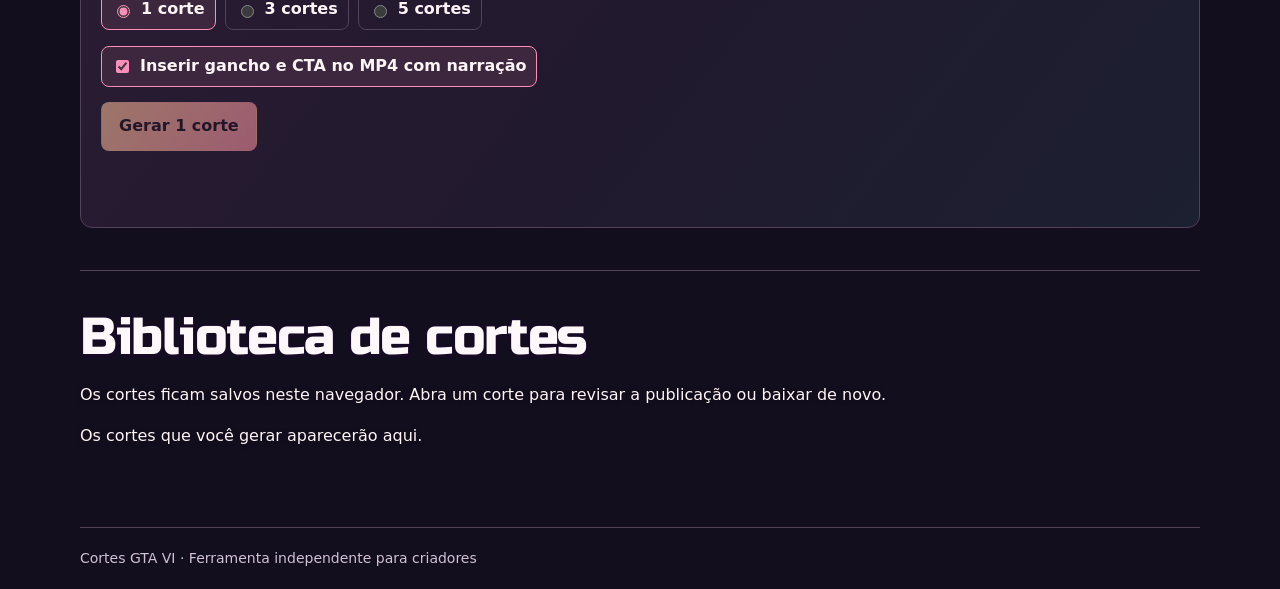
==== commit 1a8906bb: "Create narration-driven cuts with hooks and calls to action" ====
--- a/index.html
+++ b/index.html
@@ -34,7 +34,7 @@
 <h2 class="titulo-secao">Do vídeo longo ao corte vertical</h2>
 <div class="steps-grid">
 <div><h3>Escolha a origem</h3><p>Selecione um arquivo MP4 ou MOV, com ou sem narração.</p></div>
-<div><h3>Revise os trechos</h3><p>Escolha 1, 3 ou 5 cortes de 30 ou 65 segundos em 1080 × 1920.</p></div>
+<div><h3>Gere os cortes</h3><p>Escolha 1, 3 ou 5 cortes de 30 ou 65 segundos. O estúdio usa a fala para sugerir trechos e criar o gancho e a chamada para ação.</p></div>
 <div><h3>Prepare a publicação</h3><p>Edite título, descrição e tags e baixe a capa do corte.</p></div>
 </div>
 </section>
@@ -65,6 +65,9 @@
 <label><input type="radio" name="quantidade" value="5"> 5 cortes</label>
 </div>
 </fieldset>
+<div class="origens quantidade">
+<label><input id="texto-no-video" type="checkbox" checked> Inserir gancho e CTA no MP4 com narração</label>
+</div>
 <div class="acoes-locais">
 <button class="button" id="gerar-local" type="button" disabled>Gerar 1 corte</button>
 <button class="button secondary" id="cancelar-local" type="button" hidden>Cancelar</button>
@@ -132,6 +135,7 @@
 <input class="campo" id="hook-corte" maxlength="80" required>
 <label for="cta-corte">Chamada para ação</label>
 <input class="campo" id="cta-corte" maxlength="48" required>
+<p class="campo-ajuda" id="aviso-texto-video" hidden>O MP4 inclui o gancho no início e a chamada no final. Estes campos atualizam o texto da publicação e da capa.</p>
 </fieldset>
 <div class="acoes-locais">
 <button class="button" id="salvar-texto" type="submit">Salvar texto</button>
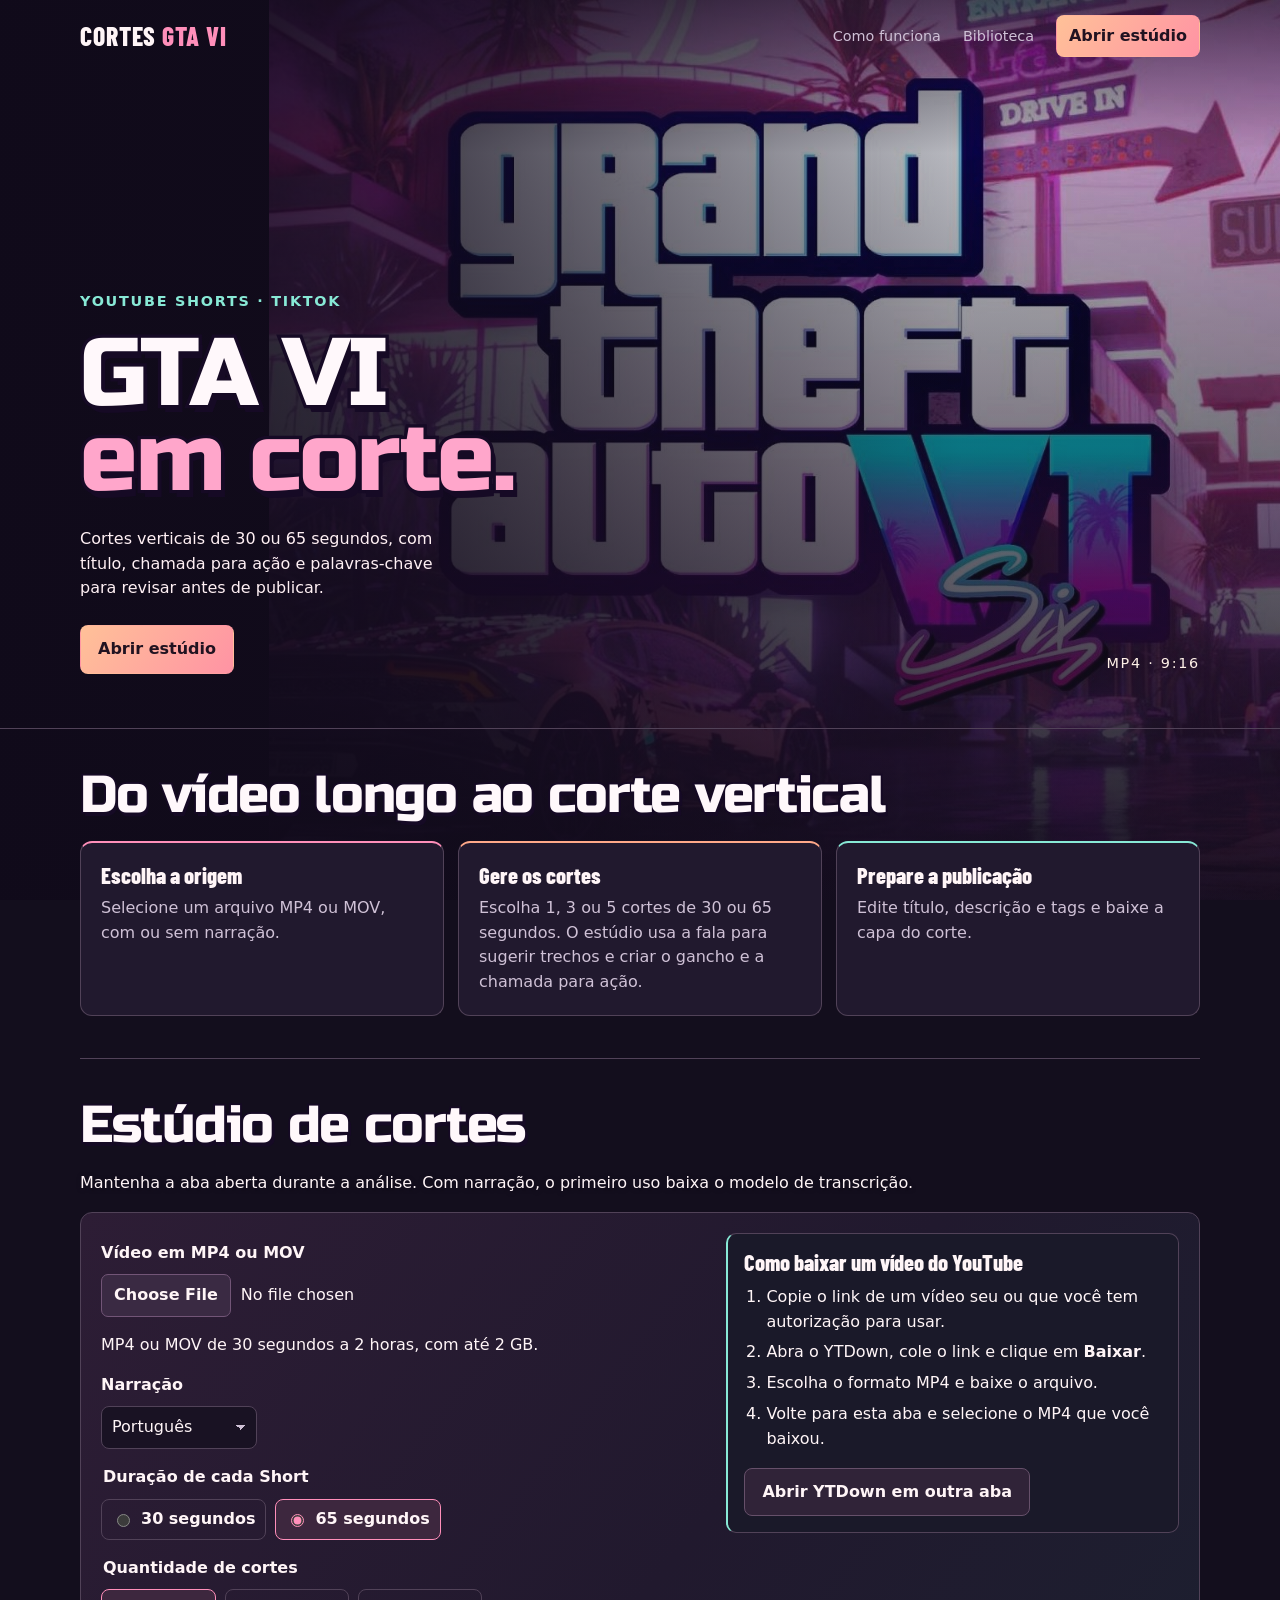
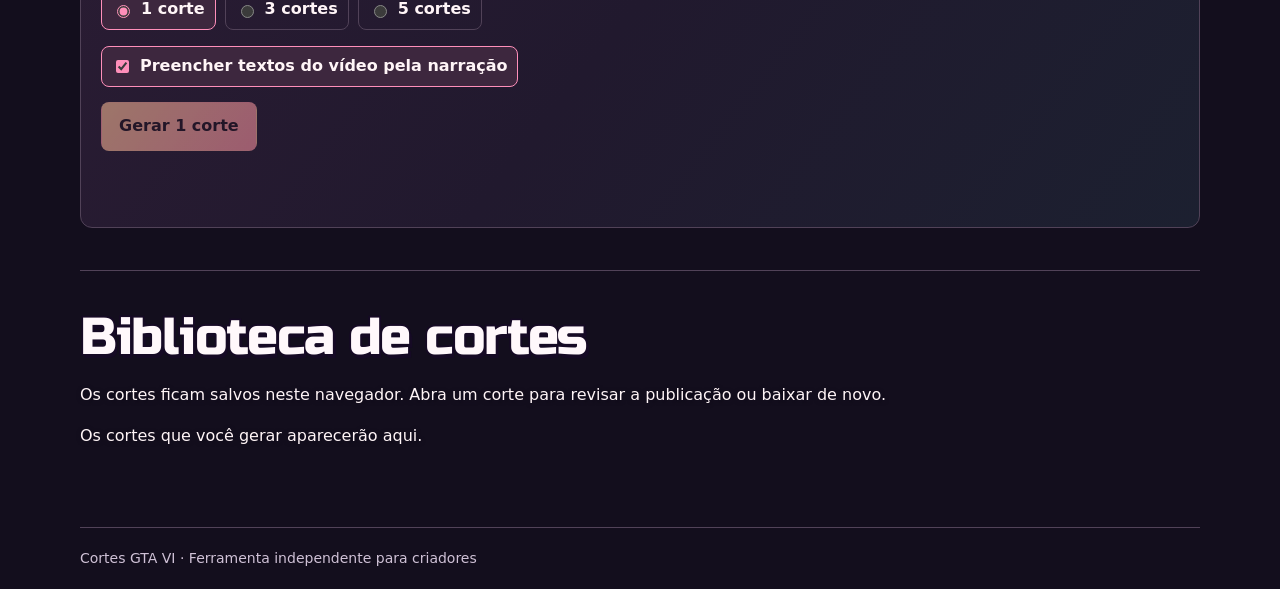
==== commit 57cdfae3: "Edit on-screen and cover text independently in the clip library" ====
--- a/index.html
+++ b/index.html
@@ -66,7 +66,7 @@
 </div>
 </fieldset>
 <div class="origens quantidade">
-<label><input id="texto-no-video" type="checkbox" checked> Inserir gancho e CTA no MP4 com narração</label>
+<label><input id="texto-no-video" type="checkbox" checked> Preencher textos do vídeo pela narração</label>
 </div>
 <div class="acoes-locais">
 <button class="button" id="gerar-local" type="button" disabled>Gerar 1 corte</button>
@@ -104,13 +104,17 @@
 <div class="midia-dupla">
 <div>
 <h4>Vídeo</h4>
+<div class="video-corte-quadro">
 <video id="video-corte" controls playsinline preload="metadata" aria-label="Vídeo do corte selecionado"></video>
+<span class="previa-texto-video" id="previa-texto-abertura" aria-hidden="true" hidden></span>
+<span class="previa-texto-video" id="previa-texto-encerramento" aria-hidden="true" hidden></span>
+</div>
 </div>
 <div>
 <h4>Capa</h4>
 <div class="capa-preview">
-<img id="capa-corte" alt="Capa do corte com gancho e chamada para ação" hidden>
-<p id="capa-vazia">Gere uma capa com o gancho e a chamada para ação.</p>
+<img id="capa-corte" alt="Capa do corte" hidden>
+<p id="capa-vazia">Gere a capa a partir de um quadro do corte.</p>
 </div>
 </div>
 </div>
@@ -119,7 +123,29 @@
 <a class="button secondary" id="baixar-capa" download="gta-vi-capa.jpg" hidden>Baixar capa</a>
 <button class="text-button" id="excluir-corte" type="button">Excluir corte</button>
 </div>
+<p class="campo-ajuda" id="estado-download-video" role="status"></p>
 </section>
+<div class="editores-corte">
+<form class="pane" id="texto-video-form" aria-labelledby="titulo-textos-video">
+<h3 id="titulo-textos-video">Textos no vídeo</h3>
+<p class="campo-ajuda" id="ajuda-textos-video">O texto aparece nos primeiros 3,5 s ou nos últimos 4 s. Deixe um campo em branco para tirar o texto daquela parte.</p>
+<label for="texto-abertura">Abertura (opcional)</label>
+<input class="campo" id="texto-abertura" type="text" maxlength="80" aria-describedby="ajuda-textos-video">
+<label for="texto-encerramento">Encerramento (opcional)</label>
+<input class="campo" id="texto-encerramento" type="text" maxlength="48" aria-describedby="ajuda-textos-video">
+<div class="restaurar-base-video" id="restaurar-base-video" hidden>
+<p class="campo-ajuda" id="ajuda-restaurar-base">Este corte já tem texto gravado. Selecione o vídeo original para substituir o texto.</p>
+<label for="original-texto-video">Vídeo original em MP4 ou MOV</label>
+<input id="original-texto-video" type="file" accept=".mp4,.mov,video/mp4,video/quicktime" aria-describedby="ajuda-restaurar-base">
+<button class="button secondary" id="recuperar-textos-video" type="button">Recuperar corte</button>
+</div>
+<div class="acoes-locais">
+<button class="button secondary" id="ver-abertura" type="button" aria-controls="video-corte">Ver abertura</button>
+<button class="button secondary" id="ver-encerramento" type="button" aria-controls="video-corte">Ver encerramento</button>
+<button class="button" id="salvar-textos-video" type="submit">Salvar textos</button>
+</div>
+<p id="estado-texto-video" role="status"></p>
+</form>
 <form class="pane" id="publicacao-form">
 <h3>Texto para publicar</h3>
 <label for="titulo-corte">Título</label>
@@ -131,14 +157,13 @@
 <p class="campo-ajuda" id="ajuda-tags">Separe 5 ou mais tags por vírgula.</p>
 <fieldset class="capa-campos">
 <legend>Texto da capa</legend>
-<label for="hook-corte">Gancho</label>
-<input class="campo" id="hook-corte" maxlength="80" required>
-<label for="cta-corte">Chamada para ação</label>
-<input class="campo" id="cta-corte" maxlength="48" required>
-<p class="campo-ajuda" id="aviso-texto-video" hidden>O MP4 inclui o gancho no início e a chamada no final. Estes campos atualizam o texto da publicação e da capa.</p>
+<label for="hook-corte">Gancho da capa (opcional)</label>
+<input class="campo" id="hook-corte" maxlength="80">
+<label for="cta-corte">Chamada da capa (opcional)</label>
+<input class="campo" id="cta-corte" maxlength="48">
 </fieldset>
 <div class="acoes-locais">
-<button class="button" id="salvar-texto" type="submit">Salvar texto</button>
+<button class="button" id="salvar-texto" type="submit">Salvar publicação</button>
 <button class="button secondary" id="copiar-texto" type="button">Copiar publicação</button>
 <button class="button secondary" id="refazer-capa" type="button">Atualizar capa</button>
 <button class="button secondary" id="usar-quadro" type="button" aria-describedby="ajuda-quadro">Usar quadro atual</button>
@@ -147,6 +172,7 @@
 <p id="estado-publicacao" role="status"></p>
 </form>
 </div>
+</div>
 </section>
 
 </main>
--- a/style.css
+++ b/style.css
@@ -125,7 +125,7 @@
 .steps-grid > div:nth-child(3) { border-top-color: var(--aqua); }
 .steps-grid p { margin: 8px 0 0; color: var(--muted); }
 .entrada-painel { background: linear-gradient(128deg, #2d1d35 0%, var(--panel) 54%, #1c2030 100%); }
-#entrada::file-selector-button {
+#entrada::file-selector-button, #original-texto-video::file-selector-button {
   background: #3a2a43;
   color: #fff5f7;
   border: 1px solid #725577;
@@ -225,21 +225,51 @@
   gap: 14px;
   align-items: start;
 }
-.midia-dupla { display: grid; grid-template-columns: repeat(2, minmax(0, 1fr)); gap: 10px; }
+.midia-dupla { display: grid; grid-template-columns: repeat(2, minmax(0, 196.875px)); gap: 10px; }
 .midia-dupla h4 { margin: 0 0 5px; font-size: .9rem; color: var(--muted); }
-#video-corte, .capa-preview {
-  display: block;
+.video-corte-quadro, .capa-preview {
   width: 100%;
   aspect-ratio: 9 / 16;
   max-height: 350px;
   border-radius: 8px;
   background: #110e18;
   border: 1px solid var(--edge);
+  overflow: hidden;
+}
+.video-corte-quadro { position: relative; container-type: inline-size; }
+#video-corte {
+  display: block;
+  width: 100%;
+  height: 100%;
+  max-height: none;
   object-fit: contain;
 }
-.capa-preview { display: grid; place-items: center; overflow: hidden; }
+.previa-texto-video {
+  position: absolute;
+  left: 8.5%;
+  width: 77%;
+  padding: 1.9cqw 5cqw;
+  border-radius: 3cqw;
+  font: 900 5.8cqw/1.12 system-ui, sans-serif;
+  text-align: center;
+  overflow-wrap: anywhere;
+  pointer-events: none;
+}
+#previa-texto-abertura { top: 9.17%; background: rgba(20, 12, 31, .92); color: #fff8f2; }
+#previa-texto-encerramento { top: 65.625%; background: #a4f6dc; color: #17243a; }
+.capa-preview { display: grid; place-items: center; }
 .capa-preview img { display: block; width: 100%; height: 100%; object-fit: contain; }
 .capa-preview p { padding: 7px; text-align: center; font-size: .85rem; }
+.editores-corte { display: grid; gap: 14px; min-width: 0; }
+#titulo-textos-video + .campo-ajuda { color: var(--muted); }
+.restaurar-base-video {
+  margin-top: 16px;
+  padding: 14px;
+  border: 1px solid var(--edge);
+  border-radius: 8px;
+  background: var(--surface);
+}
+.restaurar-base-video .button { margin-top: 10px; }
 .campo-ajuda { margin: 0 0 12px; font-size: .85rem; }
 .capa-campos { margin-top: 16px; padding-top: 8px; border-top: 1px solid var(--edge); }
 .capa-campos legend { padding-right: 8px; }
@@ -252,7 +282,8 @@
   cursor: pointer;
   text-decoration: underline;
 }
-#estado-publicacao, #video-carregado { overflow-wrap: anywhere; }
+#estado-publicacao, #estado-texto-video, #estado-download-video, #video-carregado { overflow-wrap: anywhere; }
+#estado-texto-video:empty, #estado-download-video:empty { margin: 0; }
 @media (max-width: 690px) {
   .entrada-grid, .detalhes-grid { grid-template-columns: minmax(0, 1fr); }
 }
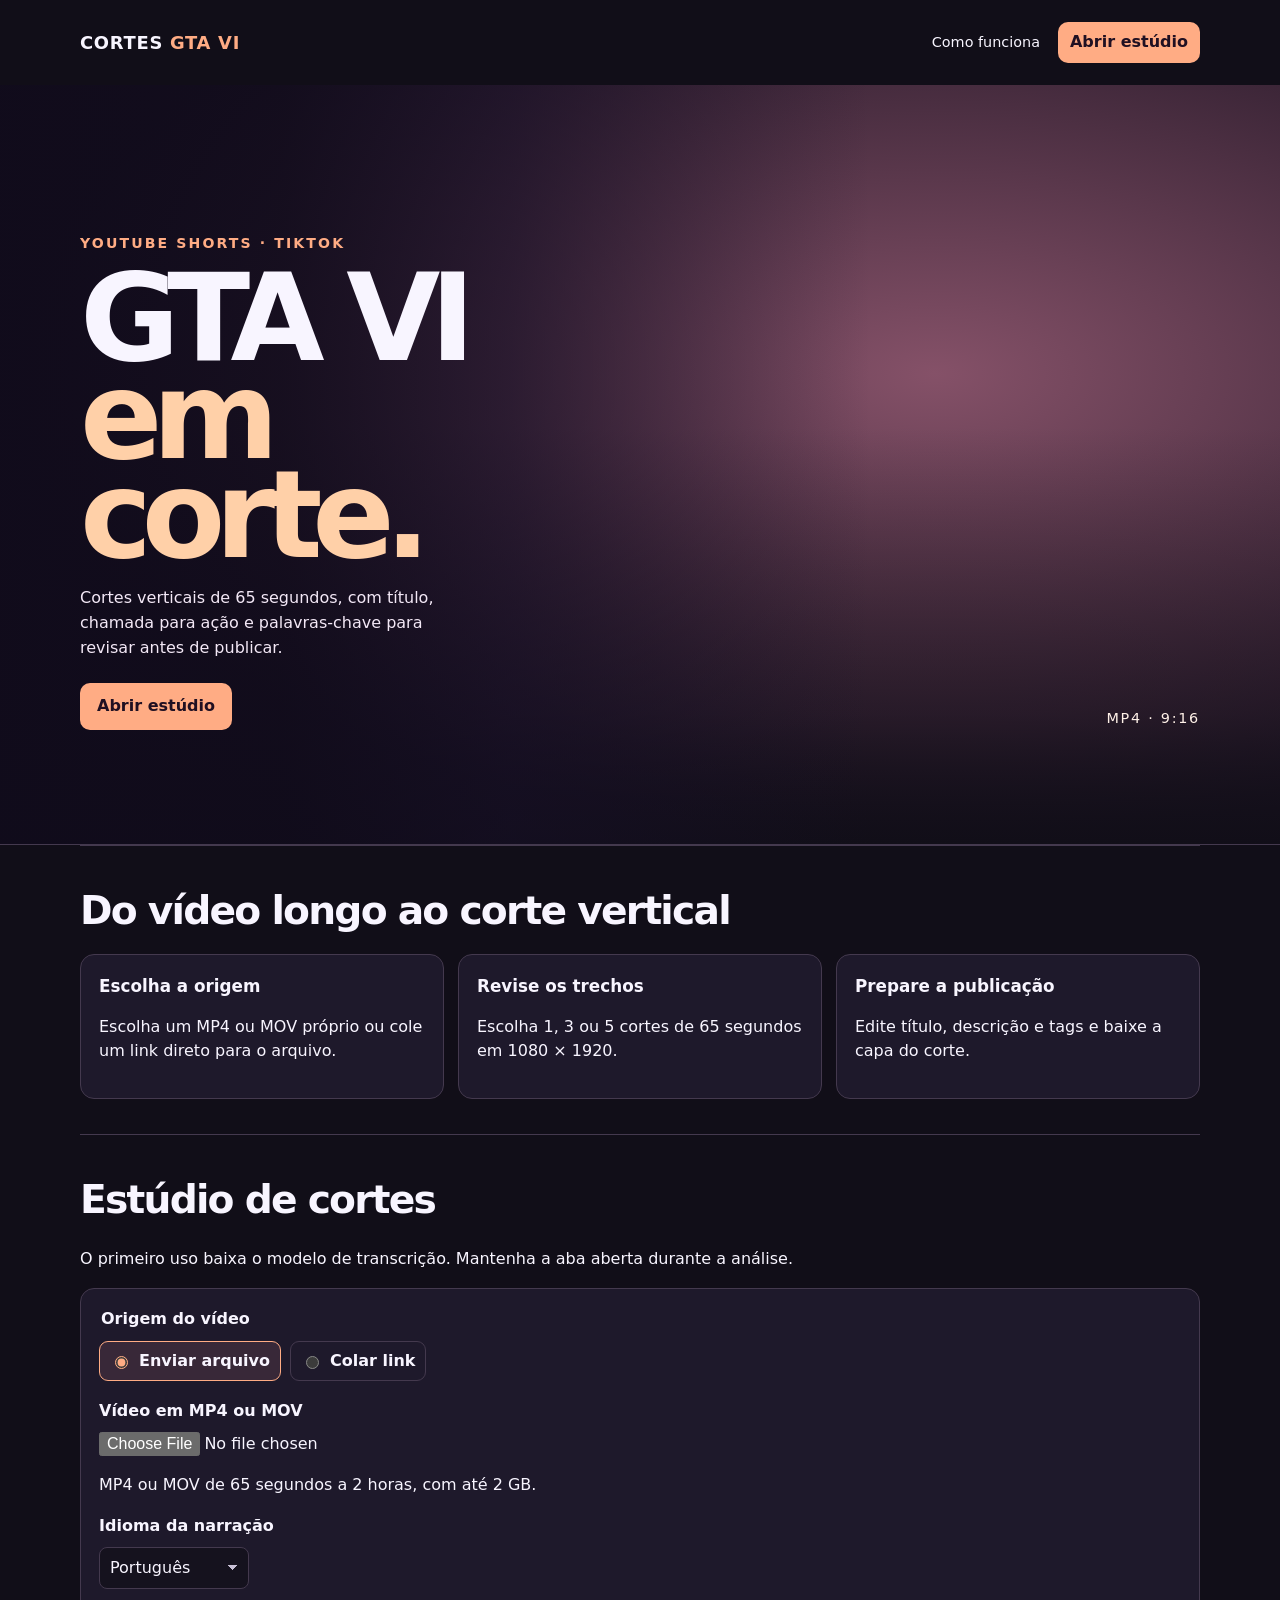
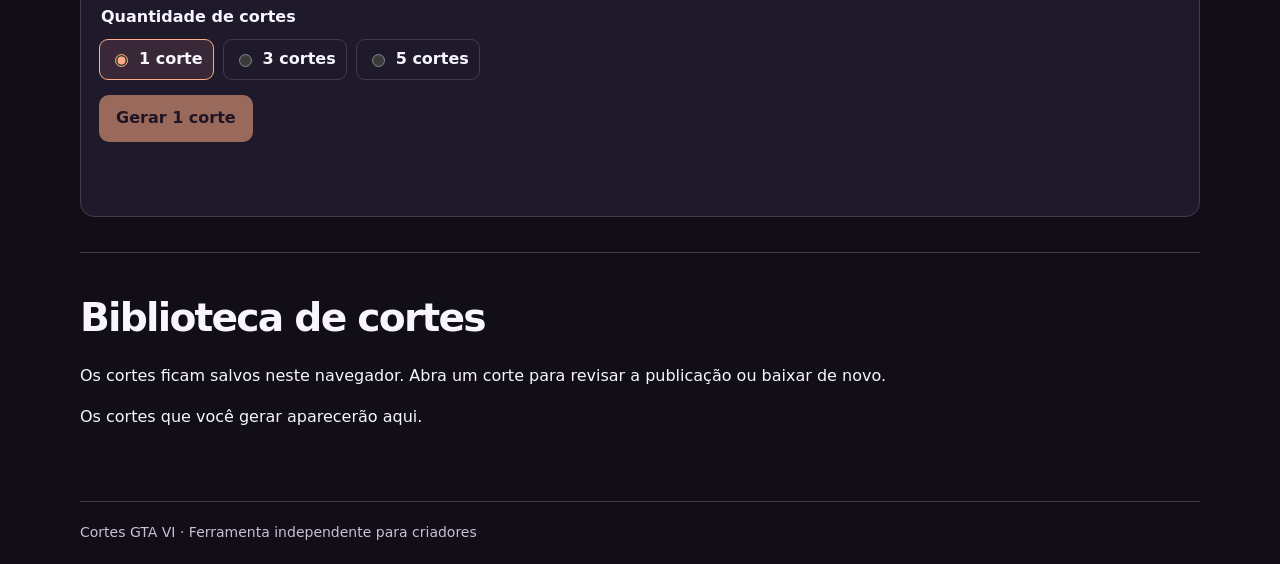
==== commit 91d1bb4b: "Restore the first published Cortes GTA VI studio" ====
--- a/index.html
+++ b/index.html
@@ -9,54 +9,67 @@
 <script type="module" src="app.js"></script>
 </head>
 <body>
-<div class="fundo-pagina" data-cena="neon" aria-hidden="true">
-<img data-fundo="neon" src="assets/vice-city-neon.webp" alt="" width="1920" height="1080" fetchpriority="high">
-<img data-fundo="personagens" src="assets/vice-city-personagens.webp" alt="" width="419" height="261" decoding="async">
-<img data-fundo="colagem" src="assets/vice-city-colagem.webp" alt="" width="2560" height="1080" decoding="async">
-</div>
 <header class="wrap top">
 <a class="brand" href="./">CORTES <span>GTA VI</span></a>
-<nav aria-label="Navegação"><a href="#como-funciona">Como funciona</a><a href="#biblioteca">Biblioteca</a><a class="button small" href="#estudio">Abrir estúdio</a></nav>
+<nav aria-label="Navegação"><a href="#como-funciona">Como funciona</a><a class="button small" href="#estudio">Abrir estúdio</a></nav>
 </header>
 <main>
 <section class="hero" aria-labelledby="titulo">
 <div class="wrap hero-inner">
 <div class="hero-content">
 <p class="platforms">YouTube Shorts · TikTok</p>
-<h1 class="titulo-secao" id="titulo">GTA VI<br><em>em corte.</em></h1>
-<p>Cortes verticais de 30 ou 65 segundos, com título, chamada para ação e palavras-chave para revisar antes de publicar.</p>
+<h1 id="titulo">GTA VI<br><em>em corte.</em></h1>
+<p>Cortes verticais de 65 segundos, com título, chamada para ação e palavras-chave para revisar antes de publicar.</p>
 <a class="button" href="#estudio">Abrir estúdio</a>
 </div>
 <p class="hero-format">MP4 · 9:16</p>
 </div>
 </section>
 <section class="wrap steps" id="como-funciona">
-<h2 class="titulo-secao">Do vídeo longo ao corte vertical</h2>
+<h2>Do vídeo longo ao corte vertical</h2>
 <div class="steps-grid">
-<div><h3>Escolha a origem</h3><p>Selecione um arquivo MP4 ou MOV, com ou sem narração.</p></div>
-<div><h3>Gere os cortes</h3><p>Escolha 1, 3 ou 5 cortes de 30 ou 65 segundos. O estúdio usa a fala para sugerir trechos e criar o gancho e a chamada para ação.</p></div>
+<div><h3>Escolha a origem</h3><p>Escolha um MP4 ou MOV próprio ou cole um link direto para o arquivo.</p></div>
+<div><h3>Revise os trechos</h3><p>Escolha 1, 3 ou 5 cortes de 65 segundos em 1080 × 1920.</p></div>
 <div><h3>Prepare a publicação</h3><p>Edite título, descrição e tags e baixe a capa do corte.</p></div>
 </div>
 </section>
 <section class="wrap studio" id="estudio">
-<h2 class="titulo-secao">Estúdio de cortes</h2>
-<p id="estado" role="status">Mantenha a aba aberta durante a análise. Com narração, o primeiro uso baixa o modelo de transcrição.</p>
+<h2>Estúdio de cortes</h2>
+<p id="estado" role="status">O primeiro uso baixa o modelo de transcrição. Mantenha a aba aberta durante a análise.</p>
+<div id="geracao" class="geracao" hidden>
+<div class="geracao-controles">
+<button class="button" id="motor" type="button" aria-controls="janela-motor" aria-expanded="false">Iniciar geração</button>
+<a id="motor-externo" target="_blank" rel="noopener noreferrer">Abrir em outra aba</a>
+</div>
+<iframe id="janela-motor" title="Gerador de cortes Cortes GTA VI" referrerpolicy="no-referrer" hidden></iframe>
+</div>
 <div class="pane entrada-painel" id="editor-previa">
 <div class="entrada-grid">
 <div>
+<fieldset>
+<legend>Origem do vídeo</legend>
+<div class="origens">
+<label><input type="radio" name="origem" value="arquivo" checked> Enviar arquivo</label>
+<label><input type="radio" name="origem" value="link"> Colar link</label>
+</div>
+</fieldset>
+<div id="painel-arquivo">
 <label for="entrada">Vídeo em MP4 ou MOV</label>
 <input id="entrada" type="file" accept=".mp4,.mov,video/mp4,video/quicktime">
-<p id="arquivo" role="status">MP4 ou MOV de 30 segundos a 2 horas, com até 2 GB.</p>
-<p id="video-carregado" role="status" hidden></p>
-<label for="idioma-local">Narração</label>
-<select id="idioma-local"><option value="pt">Português</option><option value="en">Inglês</option><option value="visual">Sem narração</option></select>
-<fieldset class="quantidade">
-<legend>Duração de cada Short</legend>
-<div class="origens">
-<label><input type="radio" name="duracao-corte" value="30"> 30 segundos</label>
-<label><input type="radio" name="duracao-corte" value="65" checked> 65 segundos</label>
+<p id="arquivo" role="status">MP4 ou MOV de 65 segundos a 2 horas, com até 2 GB.</p>
 </div>
-</fieldset>
+<form id="painel-link" hidden>
+<label for="link">Link direto de MP4 ou MOV</label>
+<input id="link" class="campo" type="url" placeholder="https://…/video.mp4" required aria-describedby="limite-link retorno-link">
+<p id="limite-link">Até 250 MB. O endereço precisa abrir o arquivo de vídeo e permitir acesso por este site.</p>
+<p id="retorno-link" role="status"></p>
+<div class="acoes-locais acoes-youtube" id="acoes-youtube" hidden>
+<button class="button secondary" id="enviar-youtube" type="button">Selecionar MP4 ou MOV</button>
+<a href="https://support.google.com/youtube/answer/56100?hl=pt-BR" target="_blank" rel="noopener noreferrer">Como baixar meu vídeo do YouTube</a>
+</div>
+</form>
+<label for="idioma-local">Idioma da narração</label>
+<select id="idioma-local"><option value="pt">Português</option><option value="en">Inglês</option></select>
 <fieldset class="quantidade">
 <legend>Quantidade de cortes</legend>
 <div class="origens">
@@ -65,35 +78,20 @@
 <label><input type="radio" name="quantidade" value="5"> 5 cortes</label>
 </div>
 </fieldset>
-<div class="origens quantidade">
-<label><input id="texto-no-video" type="checkbox" checked> Preencher textos do vídeo pela narração</label>
-</div>
 <div class="acoes-locais">
 <button class="button" id="gerar-local" type="button" disabled>Gerar 1 corte</button>
+<button class="button" id="gerar-link" type="submit" form="painel-link" hidden>Gerar 1 corte</button>
 <button class="button secondary" id="cancelar-local" type="button" hidden>Cancelar</button>
 </div>
 </div>
-<div class="video-origem">
-<video id="video" controls playsinline preload="metadata" aria-label="Prévia do vídeo original" hidden></video>
-<a class="button secondary" id="baixar-original" download hidden>Baixar vídeo original</a>
-<aside class="guia-download" aria-labelledby="titulo-guia-download">
-<h3 id="titulo-guia-download">Como baixar um vídeo do YouTube</h3>
-<ol>
-<li>Copie o link de um vídeo seu ou que você tem autorização para usar.</li>
-<li>Abra o YTDown, cole o link e clique em <strong>Baixar</strong>.</li>
-<li>Escolha o formato MP4 e baixe o arquivo.</li>
-<li>Volte para esta aba e selecione o MP4 que você baixou.</li>
-</ol>
-<a class="button secondary" href="https://app.ytdown.to/pt32/" target="_blank" rel="noopener noreferrer">Abrir YTDown em outra aba</a>
-</aside>
+<video id="video" controls playsinline preload="metadata" hidden></video>
 </div>
-</div>
-<progress id="progresso-local" aria-label="Progresso do estúdio" max="100" value="0" hidden></progress>
+<progress id="progresso-local" aria-label="Progresso da geração" max="100" value="0" hidden></progress>
 <p id="estado-local" role="status" aria-live="polite"></p>
 </div>
 </section>
 <section class="wrap studio" id="biblioteca" aria-labelledby="titulo-biblioteca">
-<h2 class="titulo-secao" id="titulo-biblioteca">Biblioteca de cortes</h2>
+<h2 id="titulo-biblioteca">Biblioteca de cortes</h2>
 <p>Os cortes ficam salvos neste navegador. Abra um corte para revisar a publicação ou baixar de novo.</p>
 <p id="estado-biblioteca" role="status">Carregando a biblioteca…</p>
 <ul class="lista-cortes" id="lista-cortes"></ul>
@@ -104,17 +102,13 @@
 <div class="midia-dupla">
 <div>
 <h4>Vídeo</h4>
-<div class="video-corte-quadro">
 <video id="video-corte" controls playsinline preload="metadata" aria-label="Vídeo do corte selecionado"></video>
-<span class="previa-texto-video" id="previa-texto-abertura" aria-hidden="true" hidden></span>
-<span class="previa-texto-video" id="previa-texto-encerramento" aria-hidden="true" hidden></span>
-</div>
 </div>
 <div>
 <h4>Capa</h4>
 <div class="capa-preview">
-<img id="capa-corte" alt="Capa do corte" hidden>
-<p id="capa-vazia">Gere a capa a partir de um quadro do corte.</p>
+<img id="capa-corte" alt="Capa do corte com gancho e chamada para ação" hidden>
+<p id="capa-vazia">Gere uma capa com o gancho e a chamada para ação.</p>
 </div>
 </div>
 </div>
@@ -123,29 +117,7 @@
 <a class="button secondary" id="baixar-capa" download="gta-vi-capa.jpg" hidden>Baixar capa</a>
 <button class="text-button" id="excluir-corte" type="button">Excluir corte</button>
 </div>
-<p class="campo-ajuda" id="estado-download-video" role="status"></p>
 </section>
-<div class="editores-corte">
-<form class="pane" id="texto-video-form" aria-labelledby="titulo-textos-video">
-<h3 id="titulo-textos-video">Textos no vídeo</h3>
-<p class="campo-ajuda" id="ajuda-textos-video">O texto aparece nos primeiros 3,5 s ou nos últimos 4 s. Deixe um campo em branco para tirar o texto daquela parte.</p>
-<label for="texto-abertura">Abertura (opcional)</label>
-<input class="campo" id="texto-abertura" type="text" maxlength="80" aria-describedby="ajuda-textos-video">
-<label for="texto-encerramento">Encerramento (opcional)</label>
-<input class="campo" id="texto-encerramento" type="text" maxlength="48" aria-describedby="ajuda-textos-video">
-<div class="restaurar-base-video" id="restaurar-base-video" hidden>
-<p class="campo-ajuda" id="ajuda-restaurar-base">Este corte já tem texto gravado. Selecione o vídeo original para substituir o texto.</p>
-<label for="original-texto-video">Vídeo original em MP4 ou MOV</label>
-<input id="original-texto-video" type="file" accept=".mp4,.mov,video/mp4,video/quicktime" aria-describedby="ajuda-restaurar-base">
-<button class="button secondary" id="recuperar-textos-video" type="button">Recuperar corte</button>
-</div>
-<div class="acoes-locais">
-<button class="button secondary" id="ver-abertura" type="button" aria-controls="video-corte">Ver abertura</button>
-<button class="button secondary" id="ver-encerramento" type="button" aria-controls="video-corte">Ver encerramento</button>
-<button class="button" id="salvar-textos-video" type="submit">Salvar textos</button>
-</div>
-<p id="estado-texto-video" role="status"></p>
-</form>
 <form class="pane" id="publicacao-form">
 <h3>Texto para publicar</h3>
 <label for="titulo-corte">Título</label>
@@ -157,13 +129,13 @@
 <p class="campo-ajuda" id="ajuda-tags">Separe 5 ou mais tags por vírgula.</p>
 <fieldset class="capa-campos">
 <legend>Texto da capa</legend>
-<label for="hook-corte">Gancho da capa (opcional)</label>
-<input class="campo" id="hook-corte" maxlength="80">
-<label for="cta-corte">Chamada da capa (opcional)</label>
-<input class="campo" id="cta-corte" maxlength="48">
+<label for="hook-corte">Gancho</label>
+<input class="campo" id="hook-corte" maxlength="80" required>
+<label for="cta-corte">Chamada para ação</label>
+<input class="campo" id="cta-corte" maxlength="48" required>
 </fieldset>
 <div class="acoes-locais">
-<button class="button" id="salvar-texto" type="submit">Salvar publicação</button>
+<button class="button" id="salvar-texto" type="submit">Salvar texto</button>
 <button class="button secondary" id="copiar-texto" type="button">Copiar publicação</button>
 <button class="button secondary" id="refazer-capa" type="button">Atualizar capa</button>
 <button class="button secondary" id="usar-quadro" type="button" aria-describedby="ajuda-quadro">Usar quadro atual</button>
@@ -172,7 +144,6 @@
 <p id="estado-publicacao" role="status"></p>
 </form>
 </div>
-</div>
 </section>
 
 </main>
--- a/style.css
+++ b/style.css
@@ -1,167 +1,64 @@
-@font-face {
-  font-family: "Barlow Condensed";
-  src: url("assets/barlow-condensed-extrabold.ttf") format("truetype");
-  font-weight: 800;
-  font-display: swap;
-}
-@font-face {
-  font-family: "Russo One";
-  src: url("assets/russo-one.ttf") format("truetype");
-  font-weight: 400;
-  font-display: swap;
-}
+:root{color-scheme:dark;background:#12111b;color:#f8f5ff;font:16px/1.55 system-ui,sans-serif;--muted:#c8c0d6;--hot:#ffac84;--edge:#44394e;--panel:#1e192b}*{box-sizing:border-box}body{margin:0}.wrap{width:min(1120px,calc(100% - 36px));margin:auto}.top{display:flex;justify-content:space-between;align-items:center;gap:16px;padding:22px 0;border-bottom:1px solid var(--edge)}a{color:inherit}.brand{font-size:1.12rem;font-weight:900;letter-spacing:.04em;text-decoration:none}.brand span,.platforms{color:var(--hot)}nav{display:flex;align-items:center;gap:18px}nav a{font-size:.9rem}nav a:not(.button){text-decoration:none}.button{display:inline-block;background:var(--hot);color:#201022;border:1px solid transparent;border-radius:10px;padding:10px 16px;font:inherit;font-weight:750;cursor:pointer;text-decoration:none}.small{padding:7px 11px}.secondary{background:#362844;color:#f8f5ff}.button:focus-visible,input:focus-visible,textarea:focus-visible,a:focus-visible{outline:2px solid #ffcdb2;outline-offset:4px}.steps,.studio{border-top:1px solid var(--edge);padding:35px 0}.steps-grid,.editor{display:grid;gap:14px}.steps-grid{grid-template-columns:repeat(3,1fr)}.editor{grid-template-columns:repeat(2,minmax(0,1fr))}.pane,.steps-grid>div{padding:18px;border:1px solid var(--edge);background:var(--panel);border-radius:14px}h2{font-size:clamp(1.65rem,4vw,2.45rem);letter-spacing:-.045em;margin:0 0 12px}h3{font-size:1.05rem;margin:0 0 6px}label{display:block;margin:8px 0;font-weight:650}input,textarea,video{width:100%;max-width:100%}input,textarea{font:inherit;color:inherit}textarea{background:#15121e;border:1px solid var(--edge);padding:10px;border-radius:8px;margin-bottom:10px}video{max-height:320px}.foot{border-top:1px solid var(--edge);padding:20px 0;color:var(--muted);font-size:.875rem}[hidden]{display:none!important}@media(max-width:690px){.steps-grid,.editor{grid-template-columns:1fr}nav a:not(.button){display:none}}
+fieldset{border:0;margin:0 0 18px;padding:0}legend{font-weight:750;margin-bottom:9px}.origens,.linha-link{display:flex;gap:9px;flex-wrap:wrap}.origens label{display:flex;gap:8px;align-items:center;border:1px solid var(--edge);border-radius:9px;padding:7px 10px;margin:0;cursor:pointer}.origens input{width:auto;accent-color:var(--hot)}.origens label:has(input:checked){border-color:var(--hot);background:#382838}.linha-link input{flex:1;min-width:170px;background:#15121e;border:1px solid var(--edge);padding:10px;border-radius:8px}
 
-:root {
-  color-scheme: dark;
-  background: #130e1d;
-  color: #fff5f7;
-  font: 16px/1.55 system-ui, sans-serif;
-  --muted: #cfc1d6;
-  --hot: #ffa989;
-  --pink: #ff8fba;
-  --aqua: #88e9d6;
-  --edge: #514258;
-  --panel: #21192e;
-  --surface: #191223;
-  --display: "Barlow Condensed", "Arial Narrow", system-ui, sans-serif;
-}
-* { box-sizing: border-box; }
-body { margin: 0; isolation: isolate; }
-.fundo-pagina {
-  position: fixed;
-  inset: 0;
-  z-index: -1;
-  pointer-events: none;
-  background: #130e1d;
-}
-.fundo-pagina img, .fundo-pagina::after { position: absolute; inset: 0; width: 100%; height: 100%; }
-.fundo-pagina img {
-  object-fit: cover;
-  object-position: center;
-  opacity: 0;
-  transition: opacity 480ms ease;
-}
-.fundo-pagina [data-fundo="neon"] { left: 21%; width: 79%; }
-.fundo-pagina[data-cena="neon"] [data-fundo="neon"],
-.fundo-pagina[data-cena="personagens"] [data-fundo="personagens"],
-.fundo-pagina[data-cena="colagem"] [data-fundo="colagem"] { opacity: 1; }
-.fundo-pagina::after {
-  content: "";
-  background: linear-gradient(90deg, #100a1af5, #100a1ab8 36%, #100a1a3b 75%),
-              linear-gradient(0deg, #130e1df5, #130e1d10 83%, #130e1da8);
-}
-.wrap { width: min(1120px, calc(100% - 40px)); margin-inline: auto; }
-.top { display: flex; min-height: 72px; justify-content: space-between; align-items: center; gap: 16px; padding: 12px 0; }
-a { color: inherit; }
-.brand { font: 800 1.6rem/.95 var(--display); letter-spacing: .035em; text-decoration: none; white-space: nowrap; }
-.brand span { color: var(--pink); }
-nav { display: flex; align-items: center; gap: 22px; }
-nav a { font-size: .9rem; }
-nav a:not(.button) { text-decoration: none; color: var(--muted); }
-nav a:hover:not(.button) { color: var(--aqua); }
-.button {
-  display: inline-block;
-  padding: 11px 17px;
-  background: linear-gradient(125deg, #ffc198, #ff93a4);
-  color: #211321;
-  border: 1px solid transparent;
-  border-radius: 8px;
-  font: inherit;
-  font-weight: 750;
-  text-decoration: none;
-  cursor: pointer;
-}
-.button:not(:disabled):hover { filter: brightness(1.08); }
-.small { padding: 8px 12px; }
-.secondary { background: #302338; color: #fff5f7; border-color: #66506a; }
-:where(a, button, input, select, textarea):focus-visible {
-  outline: 2px solid var(--aqua);
-  outline-offset: 3px;
-}
-.titulo-secao {
-  font-family: "Russo One", system-ui, sans-serif;
-  font-weight: 400;
-  letter-spacing: -.025em;
-  color: #fff8fb;
-  paint-order: stroke fill;
-  -webkit-text-stroke: .07em #160a25;
-  text-shadow: .045em .07em #160a25;
-}
-h2.titulo-secao { font-size: clamp(1.85rem, 4.8vw, 3.25rem); line-height: 1.12; margin: 0 0 16px; }
-h3 { font: 800 1.4rem/1.1 var(--display); margin: 0 0 6px; }
-label { display: block; margin: 8px 0; font-weight: 650; }
-input, textarea, video { width: 100%; max-width: 100%; }
-input, textarea { font: inherit; color: inherit; }
-textarea { background: var(--surface); border: 1px solid var(--edge); padding: 10px; border-radius: 8px; margin-bottom: 10px; }
-video { max-height: 320px; }
-[hidden] { display: none !important; }
-fieldset { border: 0; margin: 0 0 18px; padding: 0; min-width: 0; }
-legend { font-weight: 750; margin-bottom: 9px; }
-.origens { display: flex; gap: 9px; flex-wrap: wrap; }
-.origens label { display: flex; gap: 8px; align-items: center; border: 1px solid var(--edge); border-radius: 8px; padding: 7px 10px; margin: 0; cursor: pointer; }
-.origens input { width: auto; accent-color: var(--pink); }
-.origens label:has(input:checked) { border-color: var(--pink); background: #3d273e; }
-
+body { background: #110e18; }
+.top { border-bottom: 0; }
 .hero {
+  position: relative;
+  isolation: isolate;
+  min-height: min(760px, 86svh);
   display: grid;
   align-items: end;
-  min-height: clamp(550px, 73svh, 715px);
+  overflow: hidden;
+  background: radial-gradient(ellipse at 73% 38%, #855168, transparent 70%), #201525;
   border-bottom: 1px solid var(--edge);
 }
-.hero-inner { display: grid; align-items: end; grid-template-columns: minmax(0, 1fr) auto; gap: 16px; padding: 64px 0 54px; }
-.hero-content { max-width: 510px; animation: intro 550ms ease-out both; }
-.platforms { margin: 0 0 20px; color: var(--aqua); font-size: .9rem; font-weight: 750; letter-spacing: .12em; text-transform: uppercase; }
-.hero .titulo-secao { margin: 0; font-size: clamp(4.4rem, 7.5vw, 7.25rem); line-height: .89; }
-.hero em { font-style: normal; color: #ffa6cb; }
-.hero-content p:not(.platforms) { max-width: 360px; margin: 24px 0; color: #fff0f4; }
+.hero-art, .hero::after { position: absolute; inset: 0; pointer-events: none; }
+.hero-art { z-index: -2; }
+.hero-art img {
+  display: block;
+  width: 100%;
+  height: 100%;
+  object-fit: cover;
+  object-position: 62% 46%;
+  transform: translate(var(--art-x, 0), var(--art-y, 0)) scale(1.035);
+  transition: transform 500ms cubic-bezier(.2,.65,.35,1);
+}
+.hero::after {
+  content: "";
+  z-index: -1;
+  background: linear-gradient(90deg, #100b1bf5 0%, #100b1bda 22%, #150e24a6 40%, transparent 68%),
+              linear-gradient(0deg, #110e18 0%, #110e1877 17%, transparent 55%);
+}
+.hero-inner { display: grid; align-items: end; grid-template-columns: minmax(0, 1fr) auto; gap: 16px; padding: 72px 0 52px; }
+.hero-content { max-width: 520px; animation: intro 650ms ease-out both; }
+.platforms { font-size: .88rem; font-weight: 750; letter-spacing: .15em; text-transform: uppercase; }
+.hero h1 { margin: 0; font-size: clamp(4rem, 9.5vw, 9rem); line-height: .81; letter-spacing: -.085em; }
+.hero em { font-style: normal; color: #ffd0a8; }
+.hero-content p:not(.platforms) { max-width: 370px; margin: 22px 0; color: #f3e8f6; }
 .hero-format { margin: 0; color: #fff1e8; font-size: .9rem; letter-spacing: .12em; }
-.steps, .studio { border-top: 1px solid var(--edge); padding: 38px 0 42px; scroll-margin-top: 14px; }
-.steps { border-top: 0; }
-.studio > p { text-shadow: 0 1px 4px #130e1d; }
-.steps-grid { display: grid; grid-template-columns: repeat(3, minmax(0, 1fr)); gap: 14px; }
-.pane, .steps-grid > div { padding: 20px; border: 1px solid var(--edge); background: var(--panel); border-radius: 12px; }
-.steps-grid > div { border-top: 2px solid var(--pink); }
-.steps-grid > div:nth-child(2) { border-top-color: var(--hot); }
-.steps-grid > div:nth-child(3) { border-top-color: var(--aqua); }
-.steps-grid p { margin: 8px 0 0; color: var(--muted); }
-.entrada-painel { background: linear-gradient(128deg, #2d1d35 0%, var(--panel) 54%, #1c2030 100%); }
-#entrada::file-selector-button, #original-texto-video::file-selector-button {
-  background: #3a2a43;
-  color: #fff5f7;
-  border: 1px solid #725577;
-  border-radius: 7px;
-  font: inherit;
-  font-weight: 650;
-  padding: 8px 12px;
-  margin-right: 10px;
-  cursor: pointer;
-}
-.foot { border-top: 1px solid var(--edge); padding: 20px 0; color: var(--muted); font-size: .875rem; }
+.steps, .studio { scroll-margin-top: 14px; }
 @keyframes intro {
   from { opacity: 0; transform: translateY(14px); }
   to { opacity: 1; transform: translateY(0); }
 }
 @media (max-width: 690px) {
-  .wrap { width: calc(100% - 32px); }
-  .top { min-height: 62px; }
-  nav a:not(.button) { display: none; }
-  .hero { min-height: 0; }
-  .fundo-pagina [data-fundo="neon"] { left: 0; width: 100%; object-fit: contain; object-position: center 62px; }
-  .fundo-pagina [data-fundo="personagens"] { object-fit: contain; object-position: center 35%; }
-  .fundo-pagina::after { background: linear-gradient(90deg, #130e1dbf, #130e1d55), linear-gradient(0deg, #130e1d 0%, #130e1dbf 45%, transparent 84%); }
-  .fundo-pagina[data-cena="neon"]::after {
-    background: linear-gradient(0deg, #130e1d 0%, #130e1d 12%, transparent 36%) 0 62px / 100% 56.25vw no-repeat,
-                linear-gradient(#130e1d, #130e1d) 0 0 / 100% 62px no-repeat;
-  }
-  .hero-inner { grid-template-columns: minmax(0, 1fr); gap: 16px; padding: calc(56.25vw - 10px) 0 28px; }
-  .hero .titulo-secao { font-size: clamp(2.8rem, 13vw, 5.6rem); }
-  .hero-content p:not(.platforms) { margin: 17px 0 21px; }
-  .steps-grid { grid-template-columns: minmax(0, 1fr); }
+  .hero { min-height: min(720px, 86svh); }
+  .hero-art img { object-position: 58% 27%; }
+  .hero::after { background: linear-gradient(0deg, #110e18 0%, #110e18ee 23%, #110e189a 48%, #110e1812 78%); }
+  .hero-inner { grid-template-columns: 1fr; padding: 225px 0 32px; }
 }
 @media (prefers-reduced-motion: reduce) {
-  .fundo-pagina img, .hero-content { animation: none; transition: none; }
+  .hero-art img, .hero-content { animation: none; transition: none; transform: none; }
 }
+.geracao { margin: 18px 0; }
+.geracao-controles { display: flex; align-items: center; gap: 14px; flex-wrap: wrap; }
+.geracao-controles a { color: var(--muted); font-size: .95rem; }
+.geracao iframe { display: block; width: 100%; min-height: 850px; margin-top: 14px; border: 1px solid var(--edge); border-radius: 14px; background: var(--panel); }
+@media(max-width:690px) { .geracao iframe { min-height: 1050px; } }
 .acoes-locais { display: flex; align-items: center; flex-wrap: wrap; gap: 10px; margin-top: 15px; }
+.acoes-youtube { margin: 0 0 18px; }
+.acoes-youtube a { color: var(--hot); font-size: .92rem; }
 .button:disabled { opacity: .55; cursor: default; }
 #progresso-local { display: block; width: 100%; margin-top: 14px; accent-color: var(--hot); }
 #estado-local { min-height: 1.5em; }
@@ -169,7 +66,7 @@
   appearance: none; max-width: 100%; min-width: 150px; padding: 8px 32px 8px 10px;
   border-radius: 8px; border: 1px solid var(--edge); color: inherit; font: inherit;
   background: linear-gradient(45deg, transparent 50%, var(--muted) 50%) right 15px center/5px 5px no-repeat,
-              linear-gradient(135deg, var(--muted) 50%, transparent 50%) right 10px center/5px 5px no-repeat, var(--surface);
+              linear-gradient(135deg, var(--muted) 50%, transparent 50%) right 10px center/5px 5px no-repeat, #15121e;
 }
 #idioma-local:focus-visible { outline: 2px solid #ffcdb2; outline-offset: 4px; }
 .quantidade { margin: 16px 0 0; }
@@ -181,18 +78,13 @@
   align-items: start;
   gap: 22px;
 }
-.video-origem video { display: block; border-radius: 10px; background: #100d18; }
-#baixar-original { margin-top: 10px; }
-.guia-download { padding: 16px; border: 1px solid var(--edge); border-left: 2px solid var(--aqua); border-radius: 10px; background: #1a1929; }
-.guia-download ol { padding-left: 22px; margin: 10px 0 16px; }
-.guia-download li + li { margin-top: 6px; }
-#baixar-original:not([hidden]) + .guia-download { margin-top: 16px; }
+.entrada-grid > video { border-radius: 10px; background: #100d18; }
 .campo {
   width: 100%;
   padding: 10px 12px;
   border: 1px solid var(--edge);
   border-radius: 8px;
-  background: var(--surface);
+  background: #15121e;
 }
 .lista-cortes {
   list-style: none;
@@ -218,58 +110,28 @@
 }
 .lista-cortes strong { white-space: normal; overflow-wrap: anywhere; }
 .lista-cortes small { color: var(--muted); font-size: .85rem; }
-.lista-cortes button[aria-pressed="true"] { border-color: var(--pink); background: #38273d; }
+.lista-cortes button[aria-pressed="true"] { border-color: var(--hot); background: #332438; }
 .detalhes-grid {
   display: grid;
   grid-template-columns: minmax(0, .85fr) minmax(0, 1.15fr);
   gap: 14px;
   align-items: start;
 }
-.midia-dupla { display: grid; grid-template-columns: repeat(2, minmax(0, 196.875px)); gap: 10px; }
+.midia-dupla { display: grid; grid-template-columns: repeat(2, minmax(0, 1fr)); gap: 10px; }
 .midia-dupla h4 { margin: 0 0 5px; font-size: .9rem; color: var(--muted); }
-.video-corte-quadro, .capa-preview {
+#video-corte, .capa-preview {
+  display: block;
   width: 100%;
   aspect-ratio: 9 / 16;
   max-height: 350px;
   border-radius: 8px;
   background: #110e18;
   border: 1px solid var(--edge);
-  overflow: hidden;
-}
-.video-corte-quadro { position: relative; container-type: inline-size; }
-#video-corte {
-  display: block;
-  width: 100%;
-  height: 100%;
-  max-height: none;
   object-fit: contain;
 }
-.previa-texto-video {
-  position: absolute;
-  left: 8.5%;
-  width: 77%;
-  padding: 1.9cqw 5cqw;
-  border-radius: 3cqw;
-  font: 900 5.8cqw/1.12 system-ui, sans-serif;
-  text-align: center;
-  overflow-wrap: anywhere;
-  pointer-events: none;
-}
-#previa-texto-abertura { top: 9.17%; background: rgba(20, 12, 31, .92); color: #fff8f2; }
-#previa-texto-encerramento { top: 65.625%; background: #a4f6dc; color: #17243a; }
-.capa-preview { display: grid; place-items: center; }
+.capa-preview { display: grid; place-items: center; overflow: hidden; }
 .capa-preview img { display: block; width: 100%; height: 100%; object-fit: contain; }
 .capa-preview p { padding: 7px; text-align: center; font-size: .85rem; }
-.editores-corte { display: grid; gap: 14px; min-width: 0; }
-#titulo-textos-video + .campo-ajuda { color: var(--muted); }
-.restaurar-base-video {
-  margin-top: 16px;
-  padding: 14px;
-  border: 1px solid var(--edge);
-  border-radius: 8px;
-  background: var(--surface);
-}
-.restaurar-base-video .button { margin-top: 10px; }
 .campo-ajuda { margin: 0 0 12px; font-size: .85rem; }
 .capa-campos { margin-top: 16px; padding-top: 8px; border-top: 1px solid var(--edge); }
 .capa-campos legend { padding-right: 8px; }
@@ -282,8 +144,7 @@
   cursor: pointer;
   text-decoration: underline;
 }
-#estado-publicacao, #estado-texto-video, #estado-download-video, #video-carregado { overflow-wrap: anywhere; }
-#estado-texto-video:empty, #estado-download-video:empty { margin: 0; }
+#estado-publicacao, #retorno-link { overflow-wrap: anywhere; }
 @media (max-width: 690px) {
   .entrada-grid, .detalhes-grid { grid-template-columns: minmax(0, 1fr); }
 }
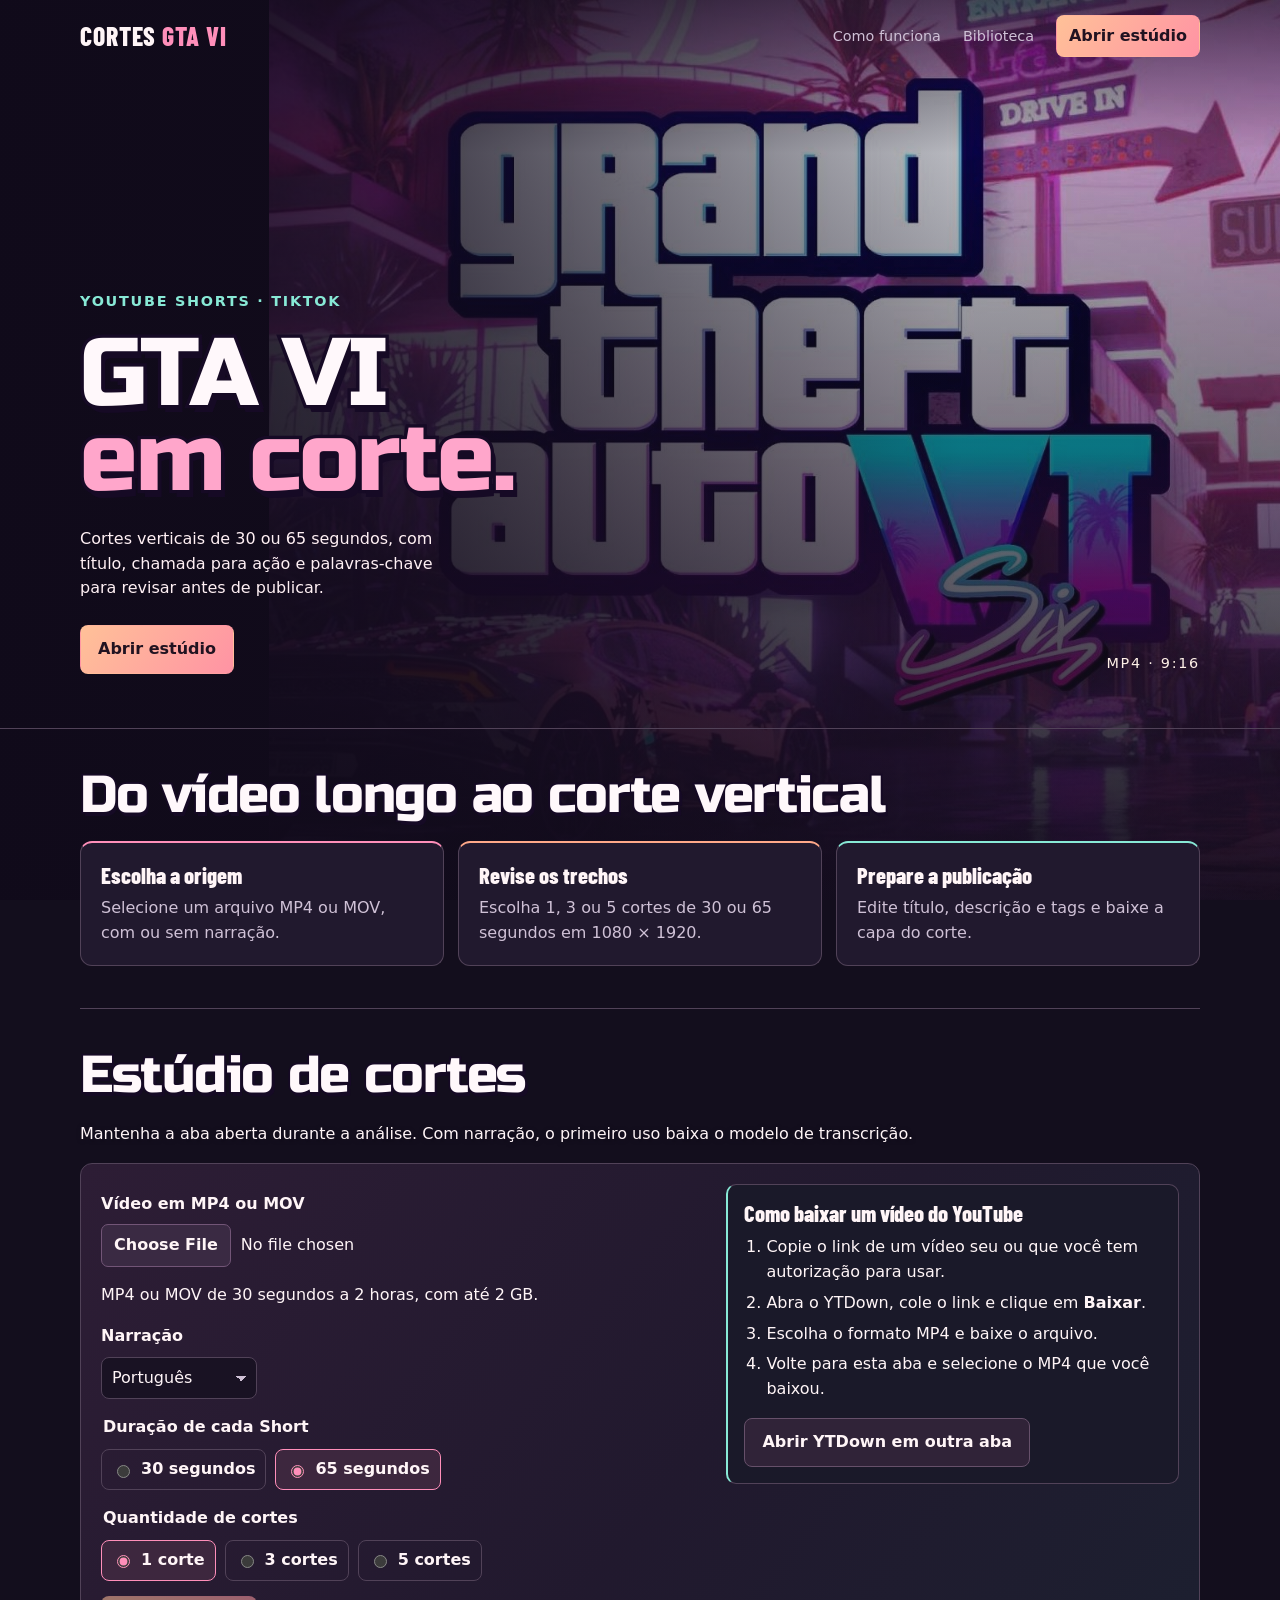
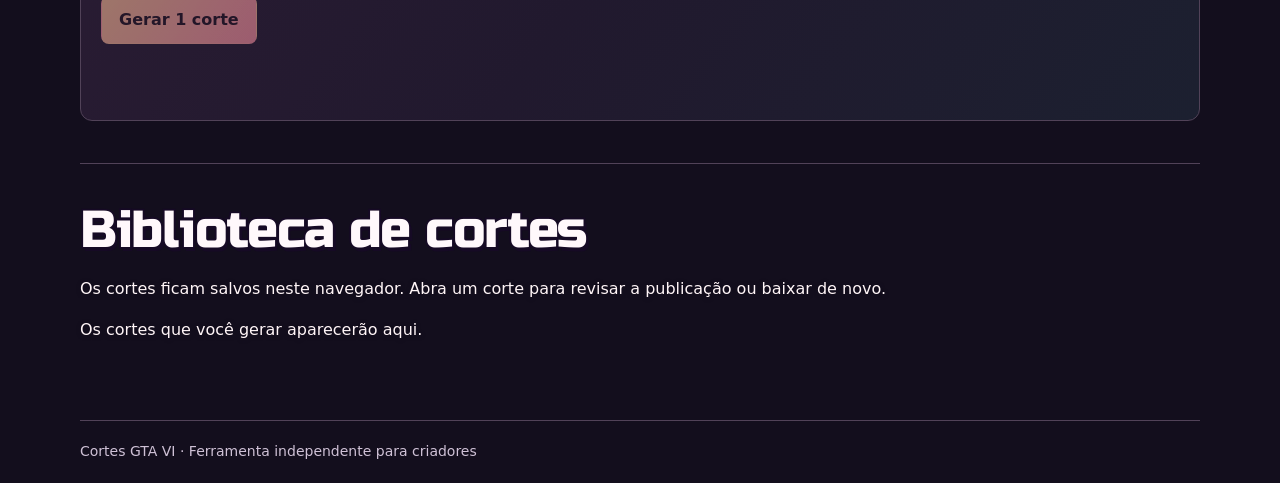
==== commit d8376866: "Restore the Cortes GTA VI version from before the November 23 changes" ====
--- a/index.html
+++ b/index.html
@@ -9,67 +9,54 @@
 <script type="module" src="app.js"></script>
 </head>
 <body>
+<div class="fundo-pagina" data-cena="neon" aria-hidden="true">
+<img data-fundo="neon" src="assets/vice-city-neon.webp" alt="" width="1920" height="1080" fetchpriority="high">
+<img data-fundo="personagens" src="assets/vice-city-personagens.webp" alt="" width="419" height="261" decoding="async">
+<img data-fundo="colagem" src="assets/vice-city-colagem.webp" alt="" width="2560" height="1080" decoding="async">
+</div>
 <header class="wrap top">
 <a class="brand" href="./">CORTES <span>GTA VI</span></a>
-<nav aria-label="Navegação"><a href="#como-funciona">Como funciona</a><a class="button small" href="#estudio">Abrir estúdio</a></nav>
+<nav aria-label="Navegação"><a href="#como-funciona">Como funciona</a><a href="#biblioteca">Biblioteca</a><a class="button small" href="#estudio">Abrir estúdio</a></nav>
 </header>
 <main>
 <section class="hero" aria-labelledby="titulo">
 <div class="wrap hero-inner">
 <div class="hero-content">
 <p class="platforms">YouTube Shorts · TikTok</p>
-<h1 id="titulo">GTA VI<br><em>em corte.</em></h1>
-<p>Cortes verticais de 65 segundos, com título, chamada para ação e palavras-chave para revisar antes de publicar.</p>
+<h1 class="titulo-secao" id="titulo">GTA VI<br><em>em corte.</em></h1>
+<p>Cortes verticais de 30 ou 65 segundos, com título, chamada para ação e palavras-chave para revisar antes de publicar.</p>
 <a class="button" href="#estudio">Abrir estúdio</a>
 </div>
 <p class="hero-format">MP4 · 9:16</p>
 </div>
 </section>
 <section class="wrap steps" id="como-funciona">
-<h2>Do vídeo longo ao corte vertical</h2>
+<h2 class="titulo-secao">Do vídeo longo ao corte vertical</h2>
 <div class="steps-grid">
-<div><h3>Escolha a origem</h3><p>Escolha um MP4 ou MOV próprio ou cole um link direto para o arquivo.</p></div>
-<div><h3>Revise os trechos</h3><p>Escolha 1, 3 ou 5 cortes de 65 segundos em 1080 × 1920.</p></div>
+<div><h3>Escolha a origem</h3><p>Selecione um arquivo MP4 ou MOV, com ou sem narração.</p></div>
+<div><h3>Revise os trechos</h3><p>Escolha 1, 3 ou 5 cortes de 30 ou 65 segundos em 1080 × 1920.</p></div>
 <div><h3>Prepare a publicação</h3><p>Edite título, descrição e tags e baixe a capa do corte.</p></div>
 </div>
 </section>
 <section class="wrap studio" id="estudio">
-<h2>Estúdio de cortes</h2>
-<p id="estado" role="status">O primeiro uso baixa o modelo de transcrição. Mantenha a aba aberta durante a análise.</p>
-<div id="geracao" class="geracao" hidden>
-<div class="geracao-controles">
-<button class="button" id="motor" type="button" aria-controls="janela-motor" aria-expanded="false">Iniciar geração</button>
-<a id="motor-externo" target="_blank" rel="noopener noreferrer">Abrir em outra aba</a>
-</div>
-<iframe id="janela-motor" title="Gerador de cortes Cortes GTA VI" referrerpolicy="no-referrer" hidden></iframe>
-</div>
+<h2 class="titulo-secao">Estúdio de cortes</h2>
+<p id="estado" role="status">Mantenha a aba aberta durante a análise. Com narração, o primeiro uso baixa o modelo de transcrição.</p>
 <div class="pane entrada-painel" id="editor-previa">
 <div class="entrada-grid">
 <div>
-<fieldset>
-<legend>Origem do vídeo</legend>
+<label for="entrada">Vídeo em MP4 ou MOV</label>
+<input id="entrada" type="file" accept=".mp4,.mov,video/mp4,video/quicktime">
+<p id="arquivo" role="status">MP4 ou MOV de 30 segundos a 2 horas, com até 2 GB.</p>
+<p id="video-carregado" role="status" hidden></p>
+<label for="idioma-local">Narração</label>
+<select id="idioma-local"><option value="pt">Português</option><option value="en">Inglês</option><option value="visual">Sem narração</option></select>
+<fieldset class="quantidade">
+<legend>Duração de cada Short</legend>
 <div class="origens">
-<label><input type="radio" name="origem" value="arquivo" checked> Enviar arquivo</label>
-<label><input type="radio" name="origem" value="link"> Colar link</label>
+<label><input type="radio" name="duracao-corte" value="30"> 30 segundos</label>
+<label><input type="radio" name="duracao-corte" value="65" checked> 65 segundos</label>
 </div>
 </fieldset>
-<div id="painel-arquivo">
-<label for="entrada">Vídeo em MP4 ou MOV</label>
-<input id="entrada" type="file" accept=".mp4,.mov,video/mp4,video/quicktime">
-<p id="arquivo" role="status">MP4 ou MOV de 65 segundos a 2 horas, com até 2 GB.</p>
-</div>
-<form id="painel-link" hidden>
-<label for="link">Link direto de MP4 ou MOV</label>
-<input id="link" class="campo" type="url" placeholder="https://…/video.mp4" required aria-describedby="limite-link retorno-link">
-<p id="limite-link">Até 250 MB. O endereço precisa abrir o arquivo de vídeo e permitir acesso por este site.</p>
-<p id="retorno-link" role="status"></p>
-<div class="acoes-locais acoes-youtube" id="acoes-youtube" hidden>
-<button class="button secondary" id="enviar-youtube" type="button">Selecionar MP4 ou MOV</button>
-<a href="https://support.google.com/youtube/answer/56100?hl=pt-BR" target="_blank" rel="noopener noreferrer">Como baixar meu vídeo do YouTube</a>
-</div>
-</form>
-<label for="idioma-local">Idioma da narração</label>
-<select id="idioma-local"><option value="pt">Português</option><option value="en">Inglês</option></select>
 <fieldset class="quantidade">
 <legend>Quantidade de cortes</legend>
 <div class="origens">
@@ -80,18 +67,30 @@
 </fieldset>
 <div class="acoes-locais">
 <button class="button" id="gerar-local" type="button" disabled>Gerar 1 corte</button>
-<button class="button" id="gerar-link" type="submit" form="painel-link" hidden>Gerar 1 corte</button>
 <button class="button secondary" id="cancelar-local" type="button" hidden>Cancelar</button>
 </div>
 </div>
-<video id="video" controls playsinline preload="metadata" hidden></video>
+<div class="video-origem">
+<video id="video" controls playsinline preload="metadata" aria-label="Prévia do vídeo original" hidden></video>
+<a class="button secondary" id="baixar-original" download hidden>Baixar vídeo original</a>
+<aside class="guia-download" aria-labelledby="titulo-guia-download">
+<h3 id="titulo-guia-download">Como baixar um vídeo do YouTube</h3>
+<ol>
+<li>Copie o link de um vídeo seu ou que você tem autorização para usar.</li>
+<li>Abra o YTDown, cole o link e clique em <strong>Baixar</strong>.</li>
+<li>Escolha o formato MP4 e baixe o arquivo.</li>
+<li>Volte para esta aba e selecione o MP4 que você baixou.</li>
+</ol>
+<a class="button secondary" href="https://app.ytdown.to/pt32/" target="_blank" rel="noopener noreferrer">Abrir YTDown em outra aba</a>
+</aside>
 </div>
-<progress id="progresso-local" aria-label="Progresso da geração" max="100" value="0" hidden></progress>
+</div>
+<progress id="progresso-local" aria-label="Progresso do estúdio" max="100" value="0" hidden></progress>
 <p id="estado-local" role="status" aria-live="polite"></p>
 </div>
 </section>
 <section class="wrap studio" id="biblioteca" aria-labelledby="titulo-biblioteca">
-<h2 id="titulo-biblioteca">Biblioteca de cortes</h2>
+<h2 class="titulo-secao" id="titulo-biblioteca">Biblioteca de cortes</h2>
 <p>Os cortes ficam salvos neste navegador. Abra um corte para revisar a publicação ou baixar de novo.</p>
 <p id="estado-biblioteca" role="status">Carregando a biblioteca…</p>
 <ul class="lista-cortes" id="lista-cortes"></ul>
--- a/style.css
+++ b/style.css
@@ -1,64 +1,167 @@
-:root{color-scheme:dark;background:#12111b;color:#f8f5ff;font:16px/1.55 system-ui,sans-serif;--muted:#c8c0d6;--hot:#ffac84;--edge:#44394e;--panel:#1e192b}*{box-sizing:border-box}body{margin:0}.wrap{width:min(1120px,calc(100% - 36px));margin:auto}.top{display:flex;justify-content:space-between;align-items:center;gap:16px;padding:22px 0;border-bottom:1px solid var(--edge)}a{color:inherit}.brand{font-size:1.12rem;font-weight:900;letter-spacing:.04em;text-decoration:none}.brand span,.platforms{color:var(--hot)}nav{display:flex;align-items:center;gap:18px}nav a{font-size:.9rem}nav a:not(.button){text-decoration:none}.button{display:inline-block;background:var(--hot);color:#201022;border:1px solid transparent;border-radius:10px;padding:10px 16px;font:inherit;font-weight:750;cursor:pointer;text-decoration:none}.small{padding:7px 11px}.secondary{background:#362844;color:#f8f5ff}.button:focus-visible,input:focus-visible,textarea:focus-visible,a:focus-visible{outline:2px solid #ffcdb2;outline-offset:4px}.steps,.studio{border-top:1px solid var(--edge);padding:35px 0}.steps-grid,.editor{display:grid;gap:14px}.steps-grid{grid-template-columns:repeat(3,1fr)}.editor{grid-template-columns:repeat(2,minmax(0,1fr))}.pane,.steps-grid>div{padding:18px;border:1px solid var(--edge);background:var(--panel);border-radius:14px}h2{font-size:clamp(1.65rem,4vw,2.45rem);letter-spacing:-.045em;margin:0 0 12px}h3{font-size:1.05rem;margin:0 0 6px}label{display:block;margin:8px 0;font-weight:650}input,textarea,video{width:100%;max-width:100%}input,textarea{font:inherit;color:inherit}textarea{background:#15121e;border:1px solid var(--edge);padding:10px;border-radius:8px;margin-bottom:10px}video{max-height:320px}.foot{border-top:1px solid var(--edge);padding:20px 0;color:var(--muted);font-size:.875rem}[hidden]{display:none!important}@media(max-width:690px){.steps-grid,.editor{grid-template-columns:1fr}nav a:not(.button){display:none}}
-fieldset{border:0;margin:0 0 18px;padding:0}legend{font-weight:750;margin-bottom:9px}.origens,.linha-link{display:flex;gap:9px;flex-wrap:wrap}.origens label{display:flex;gap:8px;align-items:center;border:1px solid var(--edge);border-radius:9px;padding:7px 10px;margin:0;cursor:pointer}.origens input{width:auto;accent-color:var(--hot)}.origens label:has(input:checked){border-color:var(--hot);background:#382838}.linha-link input{flex:1;min-width:170px;background:#15121e;border:1px solid var(--edge);padding:10px;border-radius:8px}
+@font-face {
+  font-family: "Barlow Condensed";
+  src: url("assets/barlow-condensed-extrabold.ttf") format("truetype");
+  font-weight: 800;
+  font-display: swap;
+}
+@font-face {
+  font-family: "Russo One";
+  src: url("assets/russo-one.ttf") format("truetype");
+  font-weight: 400;
+  font-display: swap;
+}
 
-body { background: #110e18; }
-.top { border-bottom: 0; }
+:root {
+  color-scheme: dark;
+  background: #130e1d;
+  color: #fff5f7;
+  font: 16px/1.55 system-ui, sans-serif;
+  --muted: #cfc1d6;
+  --hot: #ffa989;
+  --pink: #ff8fba;
+  --aqua: #88e9d6;
+  --edge: #514258;
+  --panel: #21192e;
+  --surface: #191223;
+  --display: "Barlow Condensed", "Arial Narrow", system-ui, sans-serif;
+}
+* { box-sizing: border-box; }
+body { margin: 0; isolation: isolate; }
+.fundo-pagina {
+  position: fixed;
+  inset: 0;
+  z-index: -1;
+  pointer-events: none;
+  background: #130e1d;
+}
+.fundo-pagina img, .fundo-pagina::after { position: absolute; inset: 0; width: 100%; height: 100%; }
+.fundo-pagina img {
+  object-fit: cover;
+  object-position: center;
+  opacity: 0;
+  transition: opacity 480ms ease;
+}
+.fundo-pagina [data-fundo="neon"] { left: 21%; width: 79%; }
+.fundo-pagina[data-cena="neon"] [data-fundo="neon"],
+.fundo-pagina[data-cena="personagens"] [data-fundo="personagens"],
+.fundo-pagina[data-cena="colagem"] [data-fundo="colagem"] { opacity: 1; }
+.fundo-pagina::after {
+  content: "";
+  background: linear-gradient(90deg, #100a1af5, #100a1ab8 36%, #100a1a3b 75%),
+              linear-gradient(0deg, #130e1df5, #130e1d10 83%, #130e1da8);
+}
+.wrap { width: min(1120px, calc(100% - 40px)); margin-inline: auto; }
+.top { display: flex; min-height: 72px; justify-content: space-between; align-items: center; gap: 16px; padding: 12px 0; }
+a { color: inherit; }
+.brand { font: 800 1.6rem/.95 var(--display); letter-spacing: .035em; text-decoration: none; white-space: nowrap; }
+.brand span { color: var(--pink); }
+nav { display: flex; align-items: center; gap: 22px; }
+nav a { font-size: .9rem; }
+nav a:not(.button) { text-decoration: none; color: var(--muted); }
+nav a:hover:not(.button) { color: var(--aqua); }
+.button {
+  display: inline-block;
+  padding: 11px 17px;
+  background: linear-gradient(125deg, #ffc198, #ff93a4);
+  color: #211321;
+  border: 1px solid transparent;
+  border-radius: 8px;
+  font: inherit;
+  font-weight: 750;
+  text-decoration: none;
+  cursor: pointer;
+}
+.button:not(:disabled):hover { filter: brightness(1.08); }
+.small { padding: 8px 12px; }
+.secondary { background: #302338; color: #fff5f7; border-color: #66506a; }
+:where(a, button, input, select, textarea):focus-visible {
+  outline: 2px solid var(--aqua);
+  outline-offset: 3px;
+}
+.titulo-secao {
+  font-family: "Russo One", system-ui, sans-serif;
+  font-weight: 400;
+  letter-spacing: -.025em;
+  color: #fff8fb;
+  paint-order: stroke fill;
+  -webkit-text-stroke: .07em #160a25;
+  text-shadow: .045em .07em #160a25;
+}
+h2.titulo-secao { font-size: clamp(1.85rem, 4.8vw, 3.25rem); line-height: 1.12; margin: 0 0 16px; }
+h3 { font: 800 1.4rem/1.1 var(--display); margin: 0 0 6px; }
+label { display: block; margin: 8px 0; font-weight: 650; }
+input, textarea, video { width: 100%; max-width: 100%; }
+input, textarea { font: inherit; color: inherit; }
+textarea { background: var(--surface); border: 1px solid var(--edge); padding: 10px; border-radius: 8px; margin-bottom: 10px; }
+video { max-height: 320px; }
+[hidden] { display: none !important; }
+fieldset { border: 0; margin: 0 0 18px; padding: 0; min-width: 0; }
+legend { font-weight: 750; margin-bottom: 9px; }
+.origens { display: flex; gap: 9px; flex-wrap: wrap; }
+.origens label { display: flex; gap: 8px; align-items: center; border: 1px solid var(--edge); border-radius: 8px; padding: 7px 10px; margin: 0; cursor: pointer; }
+.origens input { width: auto; accent-color: var(--pink); }
+.origens label:has(input:checked) { border-color: var(--pink); background: #3d273e; }
+
 .hero {
-  position: relative;
-  isolation: isolate;
-  min-height: min(760px, 86svh);
   display: grid;
   align-items: end;
-  overflow: hidden;
-  background: radial-gradient(ellipse at 73% 38%, #855168, transparent 70%), #201525;
+  min-height: clamp(550px, 73svh, 715px);
   border-bottom: 1px solid var(--edge);
 }
-.hero-art, .hero::after { position: absolute; inset: 0; pointer-events: none; }
-.hero-art { z-index: -2; }
-.hero-art img {
-  display: block;
-  width: 100%;
-  height: 100%;
-  object-fit: cover;
-  object-position: 62% 46%;
-  transform: translate(var(--art-x, 0), var(--art-y, 0)) scale(1.035);
-  transition: transform 500ms cubic-bezier(.2,.65,.35,1);
-}
-.hero::after {
-  content: "";
-  z-index: -1;
-  background: linear-gradient(90deg, #100b1bf5 0%, #100b1bda 22%, #150e24a6 40%, transparent 68%),
-              linear-gradient(0deg, #110e18 0%, #110e1877 17%, transparent 55%);
-}
-.hero-inner { display: grid; align-items: end; grid-template-columns: minmax(0, 1fr) auto; gap: 16px; padding: 72px 0 52px; }
-.hero-content { max-width: 520px; animation: intro 650ms ease-out both; }
-.platforms { font-size: .88rem; font-weight: 750; letter-spacing: .15em; text-transform: uppercase; }
-.hero h1 { margin: 0; font-size: clamp(4rem, 9.5vw, 9rem); line-height: .81; letter-spacing: -.085em; }
-.hero em { font-style: normal; color: #ffd0a8; }
-.hero-content p:not(.platforms) { max-width: 370px; margin: 22px 0; color: #f3e8f6; }
+.hero-inner { display: grid; align-items: end; grid-template-columns: minmax(0, 1fr) auto; gap: 16px; padding: 64px 0 54px; }
+.hero-content { max-width: 510px; animation: intro 550ms ease-out both; }
+.platforms { margin: 0 0 20px; color: var(--aqua); font-size: .9rem; font-weight: 750; letter-spacing: .12em; text-transform: uppercase; }
+.hero .titulo-secao { margin: 0; font-size: clamp(4.4rem, 7.5vw, 7.25rem); line-height: .89; }
+.hero em { font-style: normal; color: #ffa6cb; }
+.hero-content p:not(.platforms) { max-width: 360px; margin: 24px 0; color: #fff0f4; }
 .hero-format { margin: 0; color: #fff1e8; font-size: .9rem; letter-spacing: .12em; }
-.steps, .studio { scroll-margin-top: 14px; }
+.steps, .studio { border-top: 1px solid var(--edge); padding: 38px 0 42px; scroll-margin-top: 14px; }
+.steps { border-top: 0; }
+.studio > p { text-shadow: 0 1px 4px #130e1d; }
+.steps-grid { display: grid; grid-template-columns: repeat(3, minmax(0, 1fr)); gap: 14px; }
+.pane, .steps-grid > div { padding: 20px; border: 1px solid var(--edge); background: var(--panel); border-radius: 12px; }
+.steps-grid > div { border-top: 2px solid var(--pink); }
+.steps-grid > div:nth-child(2) { border-top-color: var(--hot); }
+.steps-grid > div:nth-child(3) { border-top-color: var(--aqua); }
+.steps-grid p { margin: 8px 0 0; color: var(--muted); }
+.entrada-painel { background: linear-gradient(128deg, #2d1d35 0%, var(--panel) 54%, #1c2030 100%); }
+#entrada::file-selector-button {
+  background: #3a2a43;
+  color: #fff5f7;
+  border: 1px solid #725577;
+  border-radius: 7px;
+  font: inherit;
+  font-weight: 650;
+  padding: 8px 12px;
+  margin-right: 10px;
+  cursor: pointer;
+}
+.foot { border-top: 1px solid var(--edge); padding: 20px 0; color: var(--muted); font-size: .875rem; }
 @keyframes intro {
   from { opacity: 0; transform: translateY(14px); }
   to { opacity: 1; transform: translateY(0); }
 }
 @media (max-width: 690px) {
-  .hero { min-height: min(720px, 86svh); }
-  .hero-art img { object-position: 58% 27%; }
-  .hero::after { background: linear-gradient(0deg, #110e18 0%, #110e18ee 23%, #110e189a 48%, #110e1812 78%); }
-  .hero-inner { grid-template-columns: 1fr; padding: 225px 0 32px; }
+  .wrap { width: calc(100% - 32px); }
+  .top { min-height: 62px; }
+  nav a:not(.button) { display: none; }
+  .hero { min-height: 0; }
+  .fundo-pagina [data-fundo="neon"] { left: 0; width: 100%; object-fit: contain; object-position: center 62px; }
+  .fundo-pagina [data-fundo="personagens"] { object-fit: contain; object-position: center 35%; }
+  .fundo-pagina::after { background: linear-gradient(90deg, #130e1dbf, #130e1d55), linear-gradient(0deg, #130e1d 0%, #130e1dbf 45%, transparent 84%); }
+  .fundo-pagina[data-cena="neon"]::after {
+    background: linear-gradient(0deg, #130e1d 0%, #130e1d 12%, transparent 36%) 0 62px / 100% 56.25vw no-repeat,
+                linear-gradient(#130e1d, #130e1d) 0 0 / 100% 62px no-repeat;
+  }
+  .hero-inner { grid-template-columns: minmax(0, 1fr); gap: 16px; padding: calc(56.25vw - 10px) 0 28px; }
+  .hero .titulo-secao { font-size: clamp(2.8rem, 13vw, 5.6rem); }
+  .hero-content p:not(.platforms) { margin: 17px 0 21px; }
+  .steps-grid { grid-template-columns: minmax(0, 1fr); }
 }
 @media (prefers-reduced-motion: reduce) {
-  .hero-art img, .hero-content { animation: none; transition: none; transform: none; }
-}
-.geracao { margin: 18px 0; }
-.geracao-controles { display: flex; align-items: center; gap: 14px; flex-wrap: wrap; }
-.geracao-controles a { color: var(--muted); font-size: .95rem; }
-.geracao iframe { display: block; width: 100%; min-height: 850px; margin-top: 14px; border: 1px solid var(--edge); border-radius: 14px; background: var(--panel); }
-@media(max-width:690px) { .geracao iframe { min-height: 1050px; } }
+  .fundo-pagina img, .hero-content { animation: none; transition: none; }
+}
 .acoes-locais { display: flex; align-items: center; flex-wrap: wrap; gap: 10px; margin-top: 15px; }
-.acoes-youtube { margin: 0 0 18px; }
-.acoes-youtube a { color: var(--hot); font-size: .92rem; }
 .button:disabled { opacity: .55; cursor: default; }
 #progresso-local { display: block; width: 100%; margin-top: 14px; accent-color: var(--hot); }
 #estado-local { min-height: 1.5em; }
@@ -66,7 +169,7 @@
   appearance: none; max-width: 100%; min-width: 150px; padding: 8px 32px 8px 10px;
   border-radius: 8px; border: 1px solid var(--edge); color: inherit; font: inherit;
   background: linear-gradient(45deg, transparent 50%, var(--muted) 50%) right 15px center/5px 5px no-repeat,
-              linear-gradient(135deg, var(--muted) 50%, transparent 50%) right 10px center/5px 5px no-repeat, #15121e;
+              linear-gradient(135deg, var(--muted) 50%, transparent 50%) right 10px center/5px 5px no-repeat, var(--surface);
 }
 #idioma-local:focus-visible { outline: 2px solid #ffcdb2; outline-offset: 4px; }
 .quantidade { margin: 16px 0 0; }
@@ -78,13 +181,18 @@
   align-items: start;
   gap: 22px;
 }
-.entrada-grid > video { border-radius: 10px; background: #100d18; }
+.video-origem video { display: block; border-radius: 10px; background: #100d18; }
+#baixar-original { margin-top: 10px; }
+.guia-download { padding: 16px; border: 1px solid var(--edge); border-left: 2px solid var(--aqua); border-radius: 10px; background: #1a1929; }
+.guia-download ol { padding-left: 22px; margin: 10px 0 16px; }
+.guia-download li + li { margin-top: 6px; }
+#baixar-original:not([hidden]) + .guia-download { margin-top: 16px; }
 .campo {
   width: 100%;
   padding: 10px 12px;
   border: 1px solid var(--edge);
   border-radius: 8px;
-  background: #15121e;
+  background: var(--surface);
 }
 .lista-cortes {
   list-style: none;
@@ -110,7 +218,7 @@
 }
 .lista-cortes strong { white-space: normal; overflow-wrap: anywhere; }
 .lista-cortes small { color: var(--muted); font-size: .85rem; }
-.lista-cortes button[aria-pressed="true"] { border-color: var(--hot); background: #332438; }
+.lista-cortes button[aria-pressed="true"] { border-color: var(--pink); background: #38273d; }
 .detalhes-grid {
   display: grid;
   grid-template-columns: minmax(0, .85fr) minmax(0, 1.15fr);
@@ -144,7 +252,7 @@
   cursor: pointer;
   text-decoration: underline;
 }
-#estado-publicacao, #retorno-link { overflow-wrap: anywhere; }
+#estado-publicacao, #video-carregado { overflow-wrap: anywhere; }
 @media (max-width: 690px) {
   .entrada-grid, .detalhes-grid { grid-template-columns: minmax(0, 1fr); }
 }
